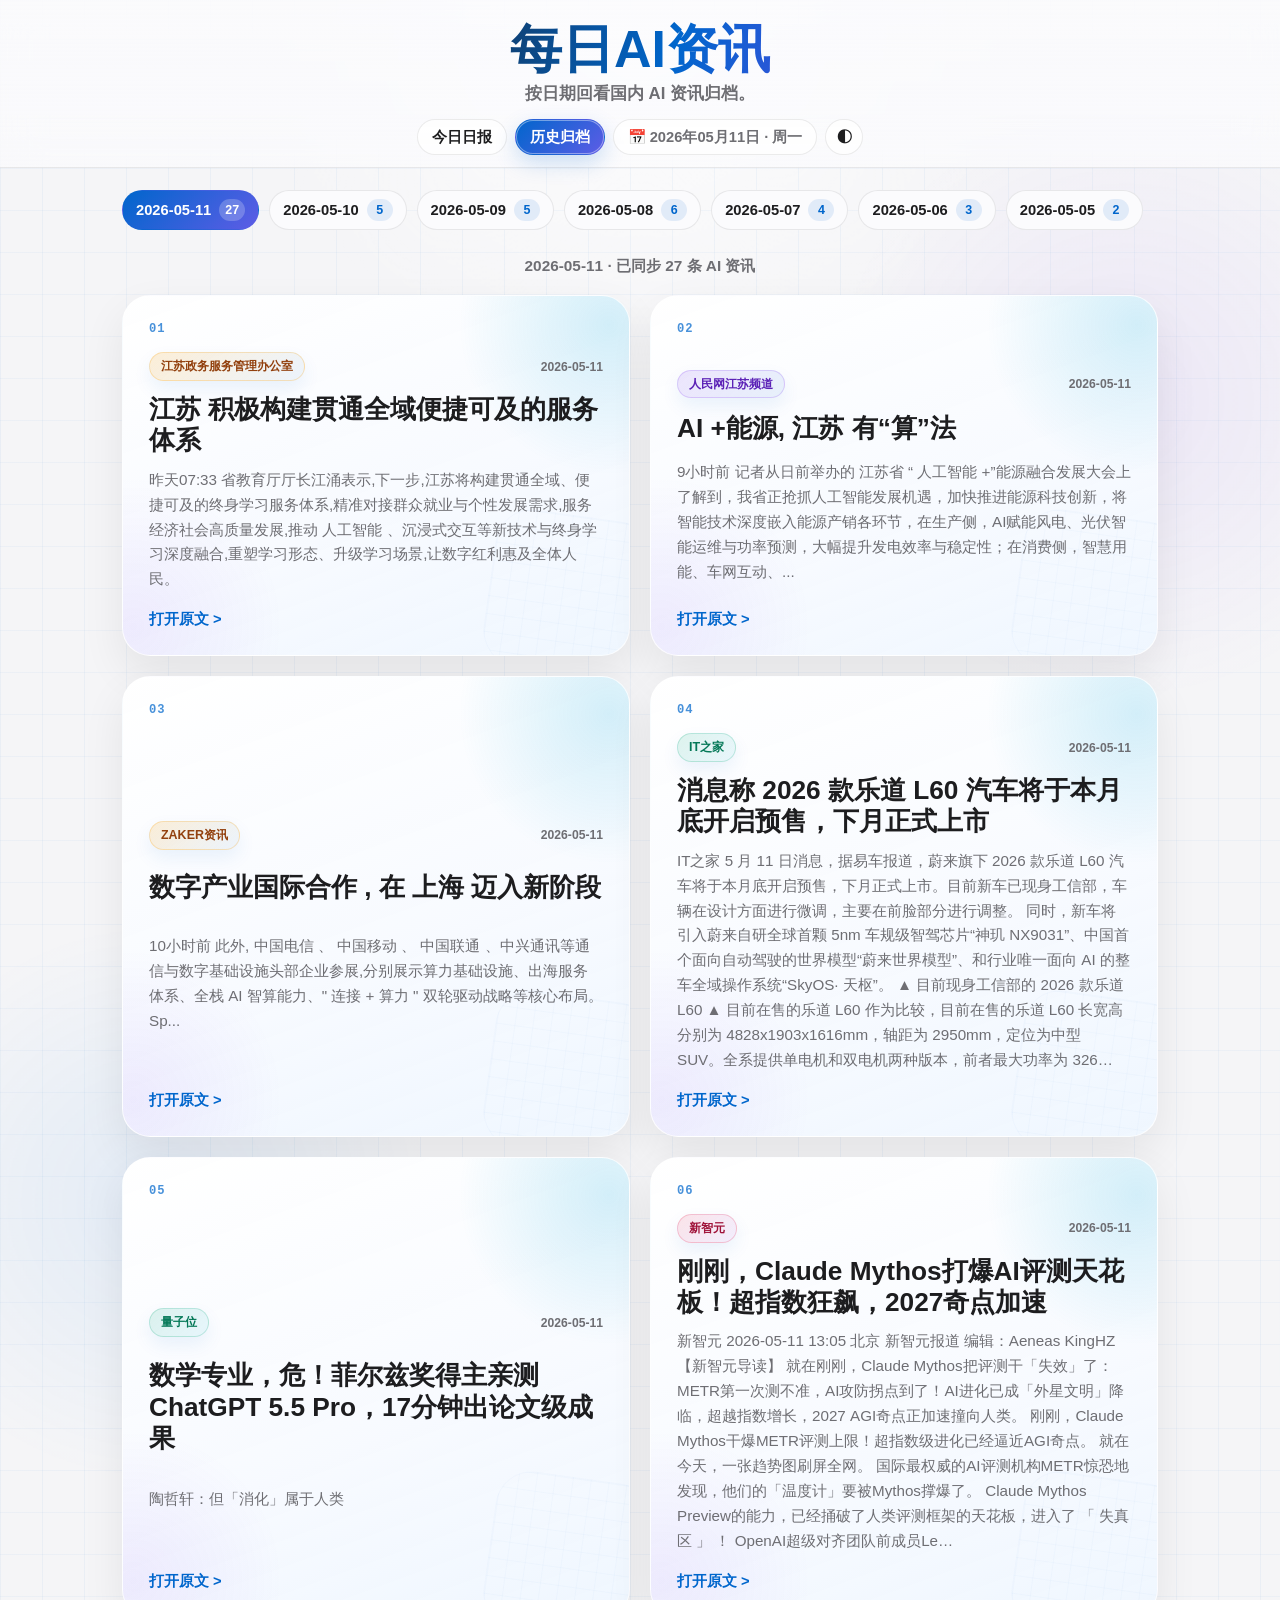
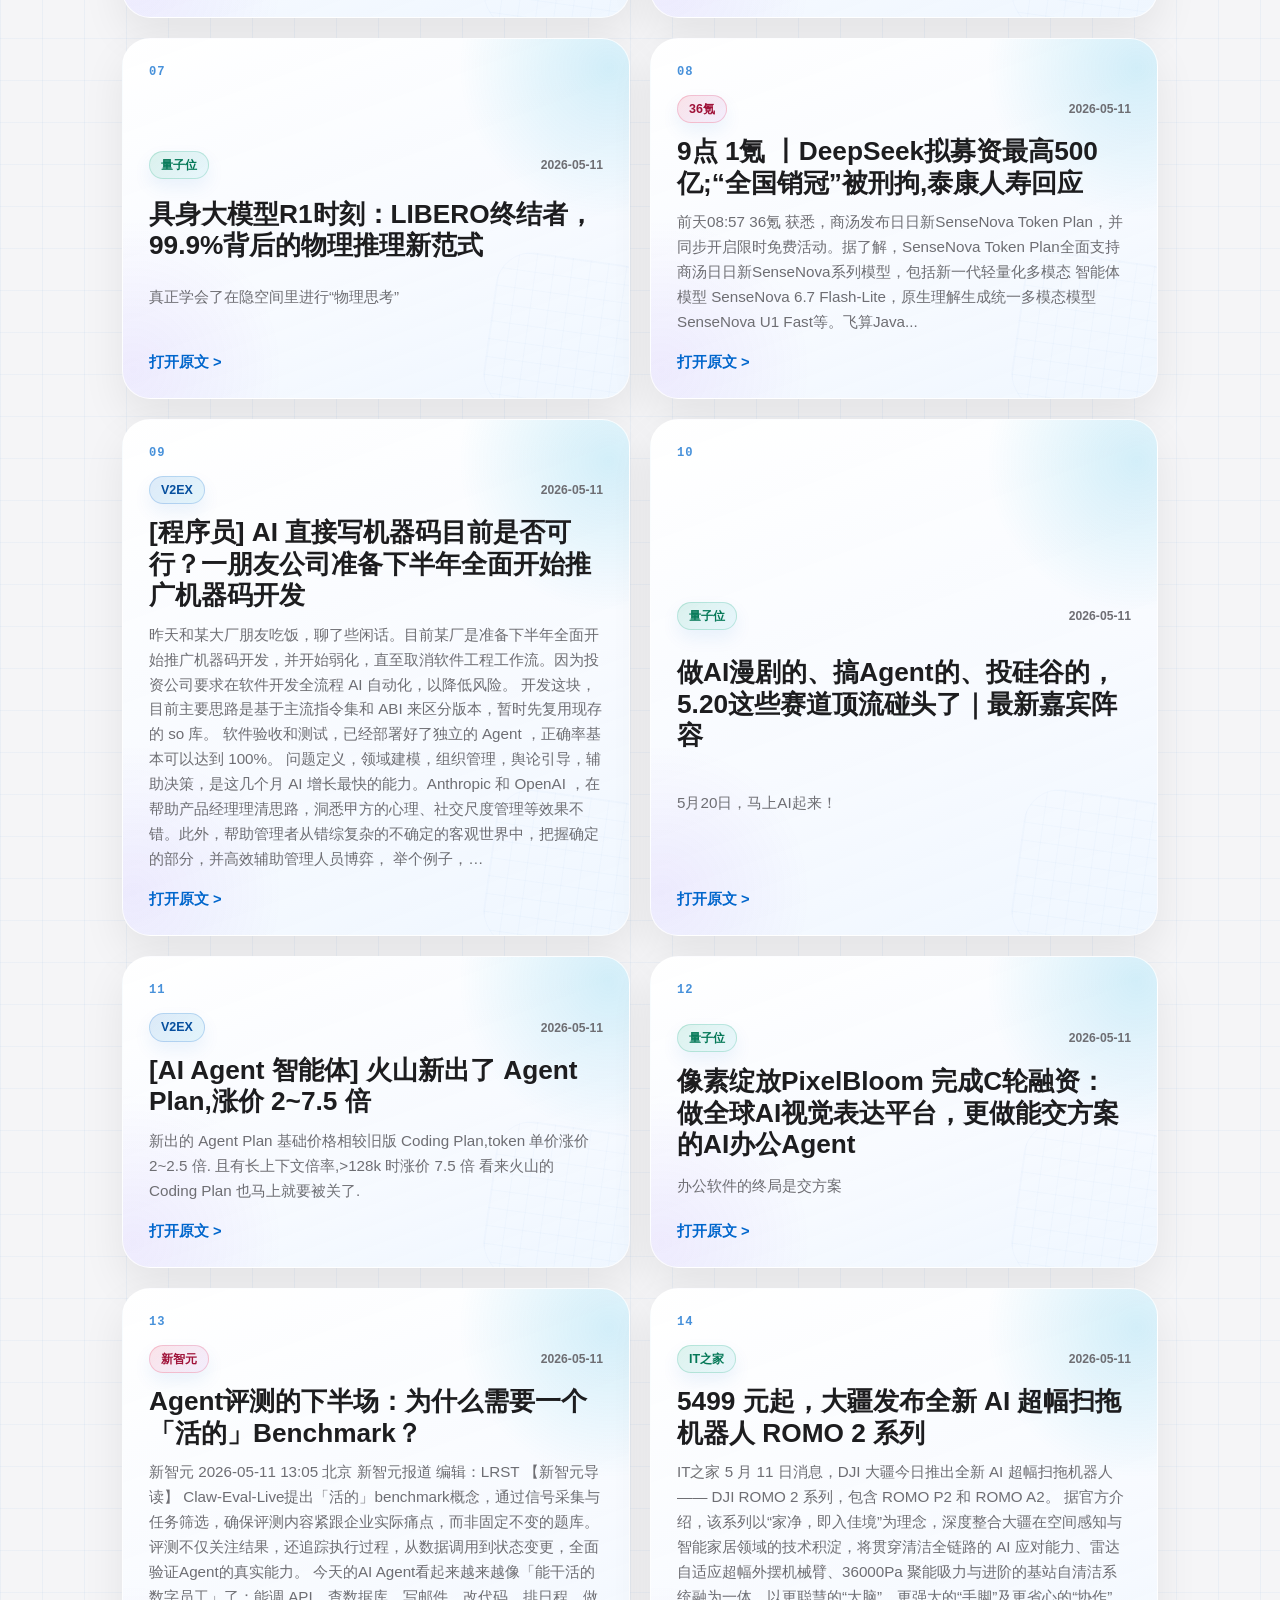
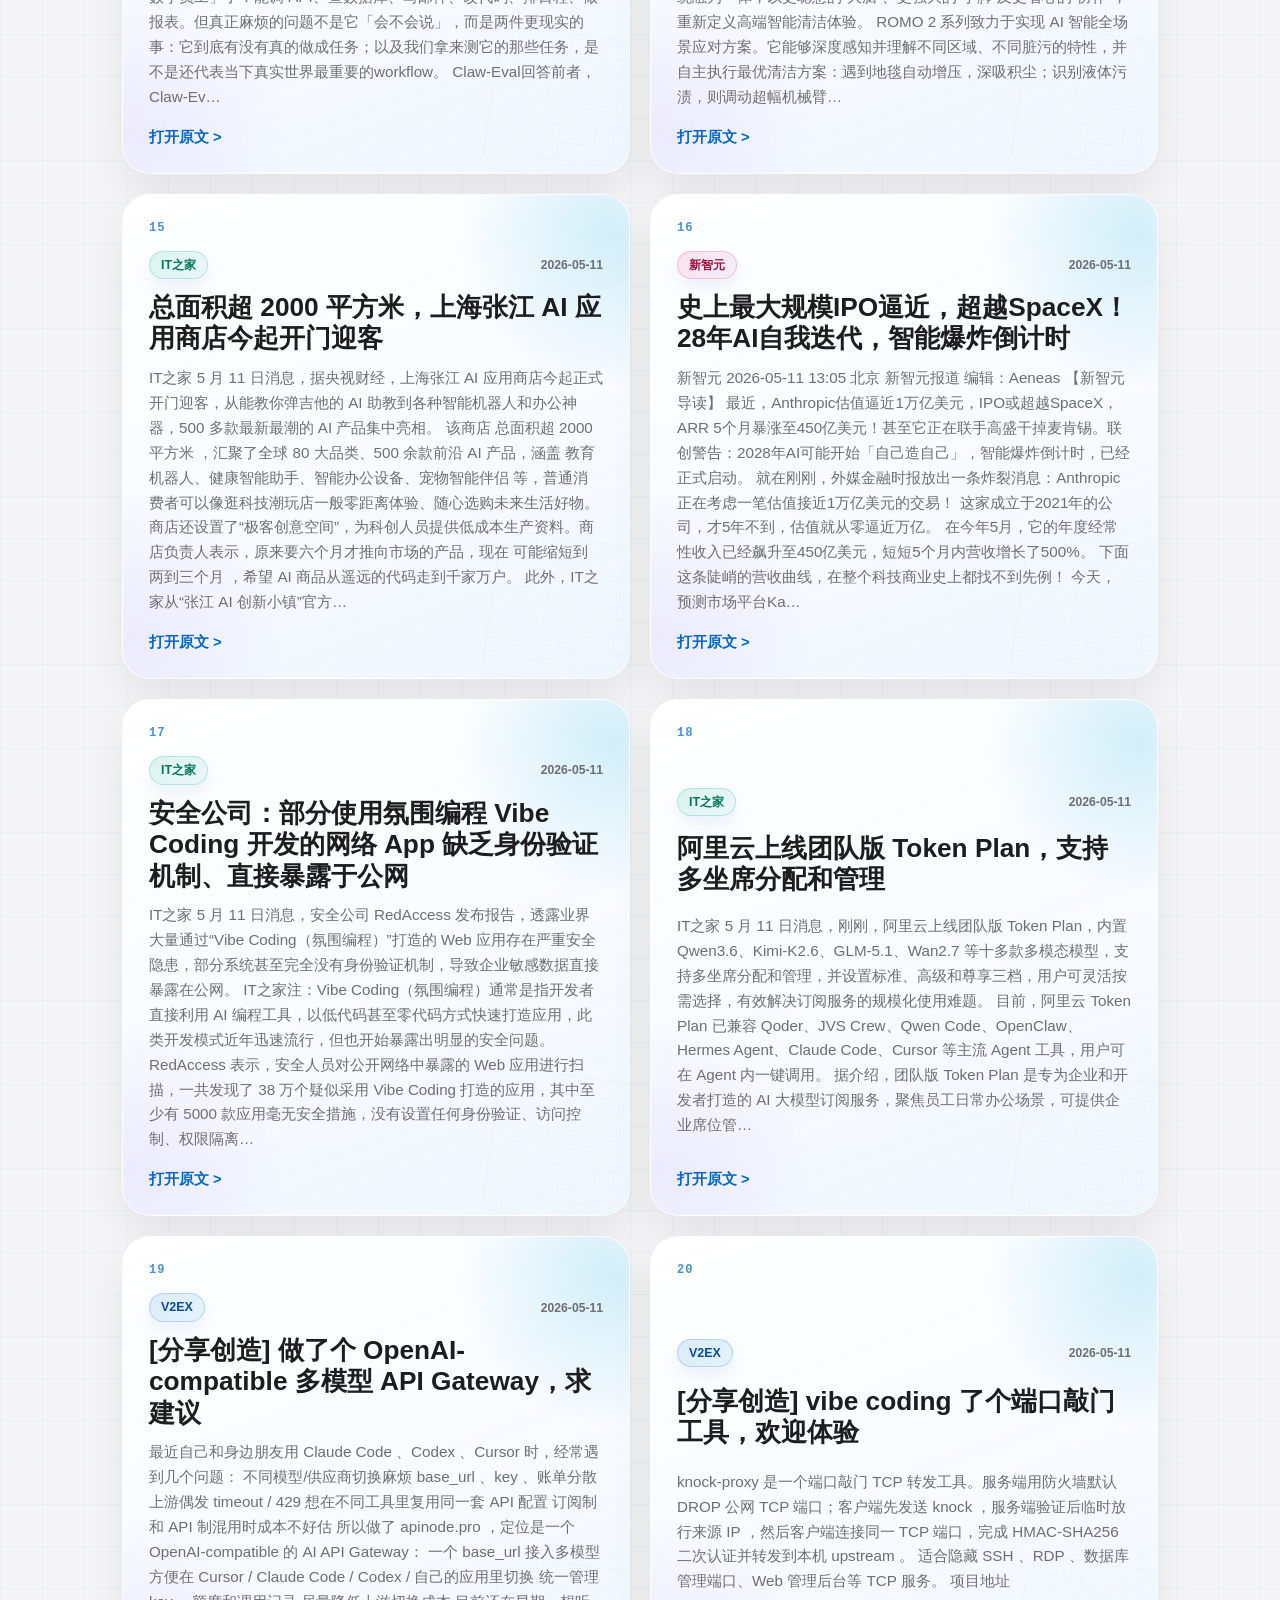
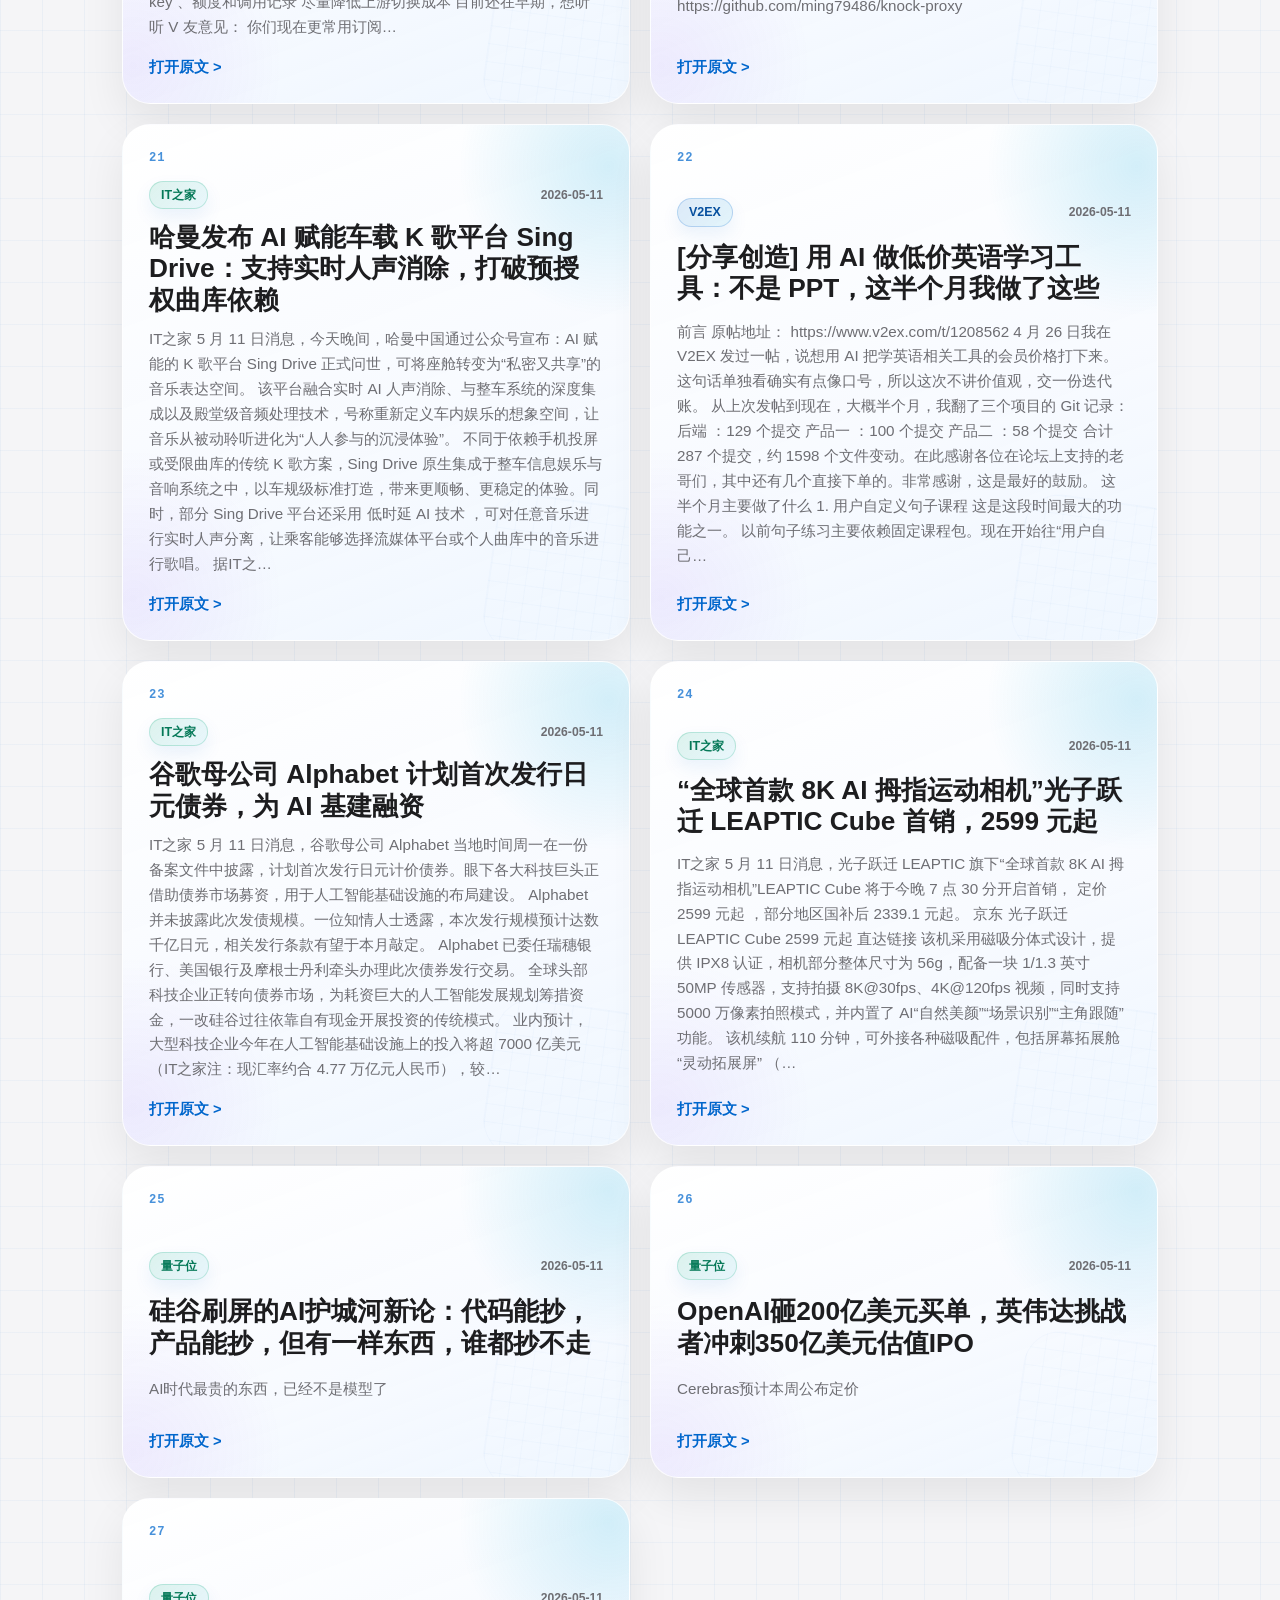
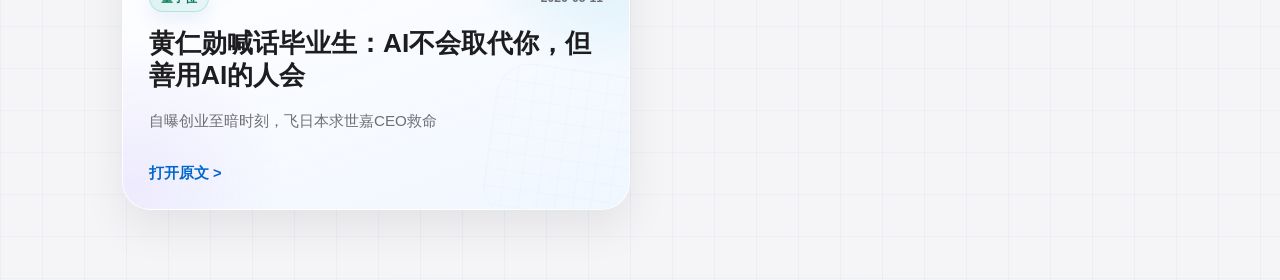
==== docs/ai-news-archive.html @ 4b7abf81 "Baseline AI daily brief RSS" ====
<!doctype html>
<html lang="zh-CN">
<head>
  <meta charset="utf-8">
  <meta name="viewport" content="width=device-width, initial-scale=1">
  <title>历史归档 | 每日AI资讯</title>
  <link rel="stylesheet" href="assets/css/ai-news.css">
</head>
<body data-page="archive">
  <header class="site-header">
    <div class="site-header-inner">
      <h1>每日AI资讯</h1>
      <p class="site-subtitle">按日期回看国内 AI 资讯归档。</p>
      <nav class="main-menu" aria-label="页面菜单">
        <a class="menu-item" href="ai-news.html">今日日报</a>
        <a class="menu-item active" href="ai-news-archive.html">历史归档</a>
        <span class="menu-date" id="active-date">📅 加载中</span>
        <button class="theme-toggle" id="theme-toggle" type="button" aria-label="切换深浅色" title="切换深浅色">◐</button>
      </nav>
    </div>
  </header>

  <main class="page-shell">
    <section class="archive-strip" id="archive-panel" aria-label="历史归档日期">
      <div class="date-list" id="date-list"></div>
    </section>

    <section class="brief-line" id="brief-line">请选择归档日期</section>
    <section class="news-board" id="news-board"></section>
    <section class="empty-state" id="empty-state" hidden>暂无匹配资讯</section>
  </main>

  <script src="assets/js/ai-news.js" defer></script>
</body>
</html>
---- docs/assets/css/ai-news.css ----
:root {
  color-scheme: light;
  --bg: #f5f5f7;
  --surface: #ffffff;
  --surface-soft: #fbfbfd;
  --text: #1d1d1f;
  --muted: #6e6e73;
  --line: rgba(0, 0, 0, 0.08);
  --tech-line: rgba(0, 102, 204, 0.16);
  --blue: #0066cc;
  --blue-hover: #0071e3;
  --cyan: #00a7d9;
  --green: #00a676;
  --orange: #f59e0b;
  --rose: #e11d48;
  --violet: #7c3aed;
  --shadow: 0 18px 44px rgba(0, 0, 0, 0.075);
}

:root[data-theme="dark"] {
  color-scheme: dark;
  --bg: #061018;
  --surface: #0d1722;
  --surface-soft: #132232;
  --text: #f2f4f8;
  --muted: #b4c1cf;
  --line: rgba(143, 213, 255, 0.16);
  --tech-line: rgba(43, 226, 255, 0.34);
  --blue: #39b8ff;
  --blue-hover: #72d8ff;
  --cyan: #27f0ff;
  --green: #4dffba;
  --orange: #f7b955;
  --rose: #ff6f9e;
  --violet: #8e7cff;
  --shadow: 0 18px 52px rgba(0, 0, 0, 0.46);
}

* {
  box-sizing: border-box;
}

html {
  background: var(--bg);
}

body {
  min-height: 100vh;
  margin: 0;
  background:
    linear-gradient(90deg, rgba(0, 102, 204, 0.045) 1px, transparent 1px),
    linear-gradient(180deg, rgba(0, 102, 204, 0.035) 1px, transparent 1px),
    radial-gradient(circle at 12% 18%, rgba(0, 113, 227, 0.08), transparent 280px),
    radial-gradient(circle at 88% 6%, rgba(124, 58, 237, 0.08), transparent 300px),
    radial-gradient(circle at top, rgba(255, 255, 255, 0.9), transparent 390px),
    var(--bg);
  background-size: 42px 42px, 42px 42px, auto, auto, auto, auto;
  color: var(--text);
  font-family: -apple-system, BlinkMacSystemFont, "SF Pro Text", "Helvetica Neue", "PingFang SC", "Microsoft YaHei", Arial, sans-serif;
  -webkit-font-smoothing: antialiased;
}

:root[data-theme="dark"] body {
  background:
    linear-gradient(90deg, rgba(39, 240, 255, 0.075) 1px, transparent 1px),
    linear-gradient(180deg, rgba(57, 184, 255, 0.055) 1px, transparent 1px),
    radial-gradient(circle at 16% 16%, rgba(39, 240, 255, 0.16), transparent 300px),
    radial-gradient(circle at 86% 4%, rgba(77, 255, 186, 0.1), transparent 300px),
    radial-gradient(circle at top, rgba(15, 39, 58, 0.82), transparent 420px),
    var(--bg);
  background-size: 42px 42px, 42px 42px, auto, auto, auto, auto;
}

a {
  color: inherit;
}

.site-header {
  position: sticky;
  top: 0;
  z-index: 10;
  border-bottom: 1px solid var(--line);
  background: linear-gradient(180deg, rgba(251, 251, 253, 0.86), rgba(251, 251, 253, 0.7));
  backdrop-filter: saturate(180%) blur(20px);
}

:root[data-theme="dark"] .site-header {
  background: linear-gradient(180deg, rgba(7, 17, 27, 0.94), rgba(7, 17, 27, 0.78));
  box-shadow: 0 1px 0 rgba(39, 240, 255, 0.1), 0 18px 38px rgba(0, 0, 0, 0.22);
}

.site-header-inner {
  max-width: 1080px;
  margin: 0 auto;
  padding: 14px 22px 12px;
}

.site-header h1 {
  margin: 8px auto 6px;
  max-width: 860px;
  font-size: clamp(1.7rem, 4.6vw, 3.25rem);
  line-height: 1.05;
  letter-spacing: 0;
  text-align: center;
  background: linear-gradient(105deg, #1d1d1f 14%, #0066cc 54%, #7c3aed 90%);
  -webkit-background-clip: text;
  background-clip: text;
  color: transparent;
}

:root[data-theme="dark"] .site-header h1 {
  background: linear-gradient(105deg, #f2f4f8 10%, #27f0ff 48%, #4dffba 88%);
  -webkit-background-clip: text;
  background-clip: text;
}

.site-subtitle {
  max-width: 720px;
  margin: 0 auto 14px;
  color: var(--muted);
  font-size: clamp(0.9rem, 1.6vw, 1.05rem);
  font-weight: 600;
  line-height: 1.35;
  text-align: center;
}

.main-menu {
  display: flex;
  flex-wrap: wrap;
  gap: 8px;
  align-items: center;
  justify-content: center;
}

.menu-item,
.menu-date,
.theme-toggle {
  display: inline-flex;
  align-items: center;
  min-height: 36px;
  border: 1px solid var(--line);
  border-radius: 999px;
  background: rgba(255, 255, 255, 0.72);
  color: var(--text);
  font: inherit;
  font-size: 0.92rem;
  font-weight: 600;
  padding: 7px 14px;
  text-decoration: none;
}

:root[data-theme="dark"] .menu-item,
:root[data-theme="dark"] .menu-date,
:root[data-theme="dark"] .theme-toggle {
  border-color: rgba(87, 208, 255, 0.28);
  background: rgba(12, 28, 43, 0.92);
  color: #dcefff;
  box-shadow: 0 0 0 1px rgba(39, 240, 255, 0.04) inset;
}

.menu-item,
.theme-toggle {
  transition: background-color 0.18s ease, color 0.18s ease, border-color 0.18s ease;
}

.theme-toggle {
  justify-content: center;
  width: 38px;
  cursor: pointer;
  padding: 0;
}

.menu-item:hover,
.menu-item.active,
.theme-toggle:hover {
  border-color: transparent;
  background: linear-gradient(135deg, var(--blue), #5e5ce6);
  color: #fff;
  box-shadow: 0 8px 22px rgba(0, 102, 204, 0.2), 0 0 0 1px rgba(255, 255, 255, 0.4) inset;
}

:root[data-theme="dark"] .menu-item:hover,
:root[data-theme="dark"] .menu-item.active,
:root[data-theme="dark"] .theme-toggle:hover {
  border-color: rgba(39, 240, 255, 0.76);
  background: linear-gradient(135deg, rgba(0, 122, 255, 0.95), rgba(22, 213, 233, 0.86));
  color: #ffffff;
  box-shadow: 0 10px 26px rgba(39, 184, 255, 0.22), 0 0 0 1px rgba(208, 250, 255, 0.22) inset;
}

.menu-date {
  color: var(--muted);
}

:root[data-theme="dark"] .menu-date {
  color: #dcefff;
}

.page-shell {
  max-width: 1080px;
  margin: 0 auto;
  padding: 26px 22px 70px;
}

.brief-line {
  margin: 0 auto 18px;
  max-width: 760px;
  color: var(--muted);
  font-size: 0.96rem;
  font-weight: 600;
  text-align: center;
}

.archive-strip {
  margin: -8px 0 18px;
  overflow-x: auto;
  padding: 4px 0 8px;
  scrollbar-width: thin;
}

:root[data-theme="dark"] .archive-strip {
  scrollbar-color: rgba(39, 240, 255, 0.32) transparent;
}

.date-list {
  display: flex;
  flex-wrap: nowrap;
  gap: 10px;
  justify-content: flex-start;
  min-width: max-content;
}

.date-chip {
  display: inline-flex;
  gap: 8px;
  align-items: center;
  min-height: 38px;
  border: 1px solid var(--line);
  border-radius: 999px;
  background: var(--surface-soft);
  color: var(--text);
  cursor: pointer;
  font: inherit;
  font-size: 0.92rem;
  font-weight: 600;
  padding: 8px 13px;
  transition: background-color 0.18s ease, color 0.18s ease;
}

:root[data-theme="dark"] .date-chip {
  border-color: rgba(87, 208, 255, 0.28);
  background: rgba(12, 28, 43, 0.92);
  color: #dcefff;
}

.date-chip strong {
  display: inline-flex;
  align-items: center;
  justify-content: center;
  min-width: 26px;
  height: 22px;
  border-radius: 999px;
  background: rgba(0, 102, 204, 0.1);
  color: var(--blue);
  font-size: 0.78rem;
  font-weight: 800;
  line-height: 1;
}

.date-chip.active,
.date-chip:hover {
  background: linear-gradient(135deg, var(--blue), #5e5ce6);
  color: #fff;
  border-color: transparent;
}

:root[data-theme="dark"] .date-chip.active,
:root[data-theme="dark"] .date-chip:hover {
  background: linear-gradient(135deg, rgba(0, 122, 255, 0.95), rgba(22, 213, 233, 0.86));
  box-shadow: 0 10px 26px rgba(39, 184, 255, 0.18);
}

.date-chip.active strong,
.date-chip:hover strong {
  background: rgba(255, 255, 255, 0.22);
  color: #fff;
}

.news-board {
  display: grid;
  grid-template-columns: repeat(2, minmax(0, 1fr));
  gap: 20px;
}

.news-card {
  position: relative;
  display: grid;
  gap: 16px;
  min-height: 312px;
  overflow: hidden;
  border: 1px solid rgba(255, 255, 255, 0.82);
  border-radius: 28px;
  background:
    radial-gradient(circle at 96% 8%, rgba(0, 167, 217, 0.16), transparent 150px),
    radial-gradient(circle at 2% 92%, rgba(124, 58, 237, 0.08), transparent 150px),
    linear-gradient(160deg, rgba(255, 255, 255, 0.98) 0%, rgba(247, 250, 255, 0.96) 58%, rgba(238, 246, 255, 0.92) 100%),
    var(--surface);
  box-shadow: var(--shadow);
  padding: 26px;
  transition: transform 0.22s ease, box-shadow 0.22s ease, border-color 0.22s ease;
}

:root[data-theme="dark"] .news-card {
  border-color: rgba(87, 208, 255, 0.17);
  background:
    radial-gradient(circle at 96% 8%, rgba(39, 240, 255, 0.14), transparent 150px),
    radial-gradient(circle at 2% 92%, rgba(77, 255, 186, 0.09), transparent 150px),
    linear-gradient(160deg, rgba(12, 23, 34, 0.98) 0%, rgba(11, 32, 48, 0.96) 58%, rgba(8, 43, 54, 0.92) 100%),
    var(--surface);
}

:root[data-theme="dark"] .news-card::after {
  border-color: rgba(39, 240, 255, 0.09);
  background:
    linear-gradient(90deg, rgba(39, 240, 255, 0.09) 1px, transparent 1px),
    linear-gradient(180deg, rgba(39, 240, 255, 0.09) 1px, transparent 1px);
}

:root[data-theme="dark"] .news-card:hover {
  box-shadow: 0 26px 62px rgba(0, 184, 255, 0.15);
}

.news-card::after {
  position: absolute;
  right: -18px;
  bottom: -18px;
  width: 156px;
  height: 156px;
  border: 1px solid rgba(0, 102, 204, 0.07);
  border-radius: 36px;
  content: "";
  background:
    linear-gradient(90deg, rgba(0, 102, 204, 0.07) 1px, transparent 1px),
    linear-gradient(180deg, rgba(0, 102, 204, 0.07) 1px, transparent 1px);
  background-size: 18px 18px;
  opacity: 0.34;
  pointer-events: none;
  transform: rotate(8deg);
}

.news-card:hover {
  transform: translateY(-3px);
  border-color: var(--tech-line);
  box-shadow: 0 26px 58px rgba(0, 70, 150, 0.13);
}

.card-index {
  color: rgba(0, 102, 204, 0.72);
  font-family: ui-monospace, SFMono-Regular, Menlo, Monaco, Consolas, monospace;
  font-size: 0.76rem;
  font-weight: 800;
  letter-spacing: 0.08em;
}

:root[data-theme="dark"] .card-index {
  color: rgba(39, 240, 255, 0.82);
}

.card-body {
  display: grid;
  min-width: 0;
  position: relative;
  z-index: 1;
}

.card-meta {
  display: flex;
  justify-content: space-between;
  gap: 14px;
  align-items: center;
  color: var(--muted);
  font-size: 0.82rem;
  font-weight: 600;
}

.source-pill {
  display: inline-flex;
  align-items: center;
  min-width: 0;
  max-width: 62%;
  overflow: hidden;
  text-overflow: ellipsis;
  white-space: nowrap;
  border: 1px solid rgba(0, 102, 204, 0.18);
  border-radius: 999px;
  background: rgba(0, 102, 204, 0.1);
  color: #064f9e;
  font-size: 0.78rem;
  font-weight: 800;
  line-height: 1;
  padding: 7px 11px;
  box-shadow: 0 8px 18px rgba(0, 102, 204, 0.08);
}

:root[data-theme="dark"] .source-pill {
  box-shadow: none;
}

:root[data-theme="dark"] .source-pill--0 {
  color: #9fd4ff;
}

:root[data-theme="dark"] .source-pill--1 {
  color: #c7b8ff;
}

:root[data-theme="dark"] .source-pill--2 {
  color: #8df0c3;
}

:root[data-theme="dark"] .source-pill--3 {
  color: #ffd18a;
}

:root[data-theme="dark"] .source-pill--4 {
  color: #ff9db1;
}

.source-pill--0 {
  border-color: rgba(0, 102, 204, 0.2);
  background: linear-gradient(135deg, rgba(0, 102, 204, 0.13), rgba(0, 167, 217, 0.1));
  color: #064f9e;
}

.source-pill--1 {
  border-color: rgba(124, 58, 237, 0.2);
  background: linear-gradient(135deg, rgba(124, 58, 237, 0.13), rgba(0, 102, 204, 0.08));
  color: #5b21b6;
}

.source-pill--2 {
  border-color: rgba(0, 166, 118, 0.2);
  background: linear-gradient(135deg, rgba(0, 166, 118, 0.13), rgba(0, 167, 217, 0.08));
  color: #047857;
}

.source-pill--3 {
  border-color: rgba(245, 158, 11, 0.24);
  background: linear-gradient(135deg, rgba(245, 158, 11, 0.16), rgba(0, 102, 204, 0.06));
  color: #92400e;
}

.source-pill--4 {
  border-color: rgba(225, 29, 72, 0.2);
  background: linear-gradient(135deg, rgba(225, 29, 72, 0.12), rgba(124, 58, 237, 0.08));
  color: #9f1239;
}

.card-meta time {
  flex: 0 0 auto;
  color: var(--muted);
  font-size: 0.76rem;
  font-weight: 700;
}

.news-card h2 {
  margin: 13px 0 11px;
  font-size: clamp(1.2rem, 2.05vw, 1.68rem);
  line-height: 1.2;
  letter-spacing: 0;
  font-weight: 750;
}

.news-card h2 a {
  text-decoration: none;
}

.news-card h2 a:hover {
  color: var(--blue-hover);
}

.news-card p {
  margin: 0;
  color: var(--muted);
  font-size: 0.95rem;
  font-weight: 500;
  line-height: 1.64;
}

.detail-link {
  align-self: end;
  justify-self: start;
  margin-top: 18px;
  color: var(--blue);
  font-size: 0.92rem;
  font-weight: 700;
  text-decoration: none;
}

.detail-link::after {
  content: " >";
}

.detail-link:hover {
  color: var(--blue-hover);
  text-decoration: underline;
}

.empty-state {
  margin-top: 18px;
  border-radius: 28px;
  background: var(--surface);
  box-shadow: var(--shadow);
  color: var(--muted);
  padding: 34px;
  text-align: center;
}

@media (max-width: 820px) {
  .site-header {
    position: static;
  }

  .site-header h1 {
    margin-top: 8px;
    font-size: clamp(1.65rem, 8vw, 2.55rem);
  }

  .news-board {
    grid-template-columns: 1fr;
  }

  .news-card {
    min-height: 0;
  }
}

@media (max-width: 520px) {
  .site-header-inner,
  .page-shell {
    padding-left: 16px;
    padding-right: 16px;
  }

  .menu-date {
    justify-content: center;
  }

  .archive-strip,
  .news-card {
    border-radius: 22px;
  }

  .card-meta {
    align-items: flex-start;
    flex-direction: column;
  }

  .source-pill {
    max-width: 100%;
  }
}
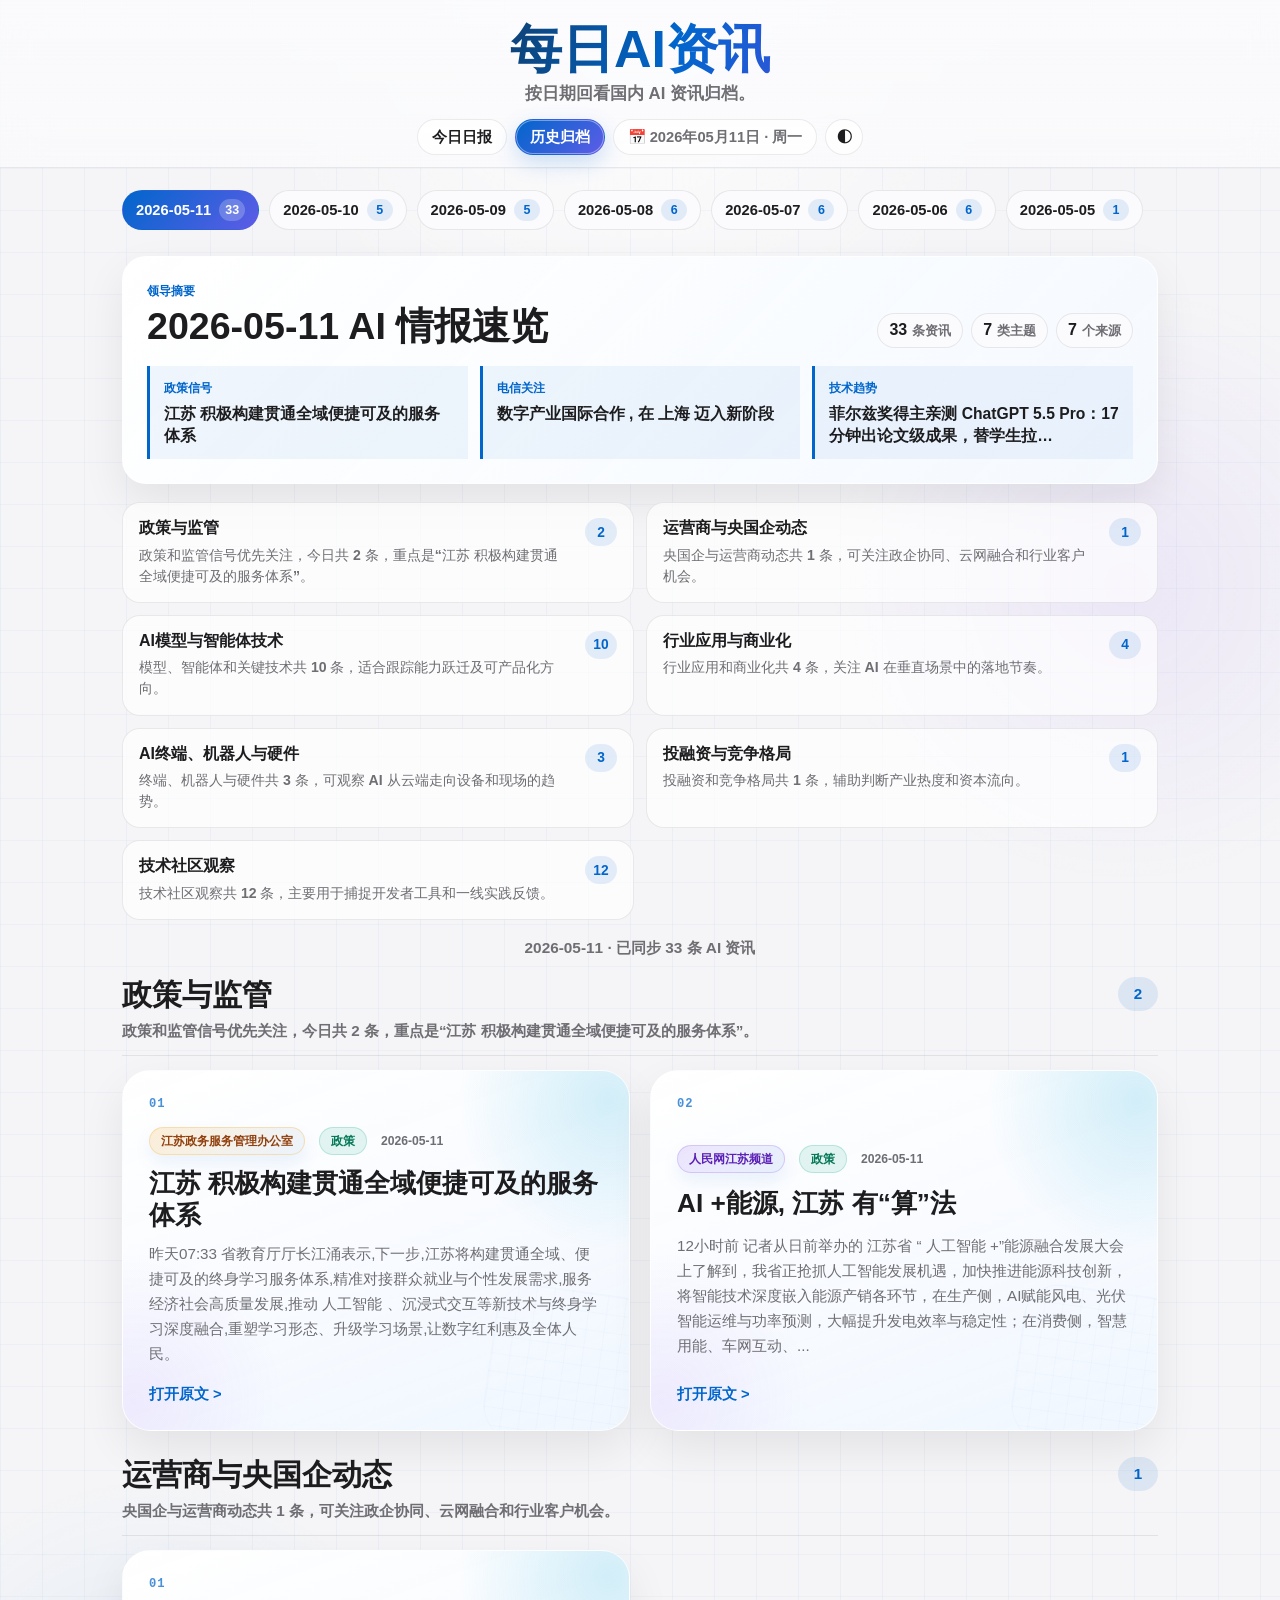
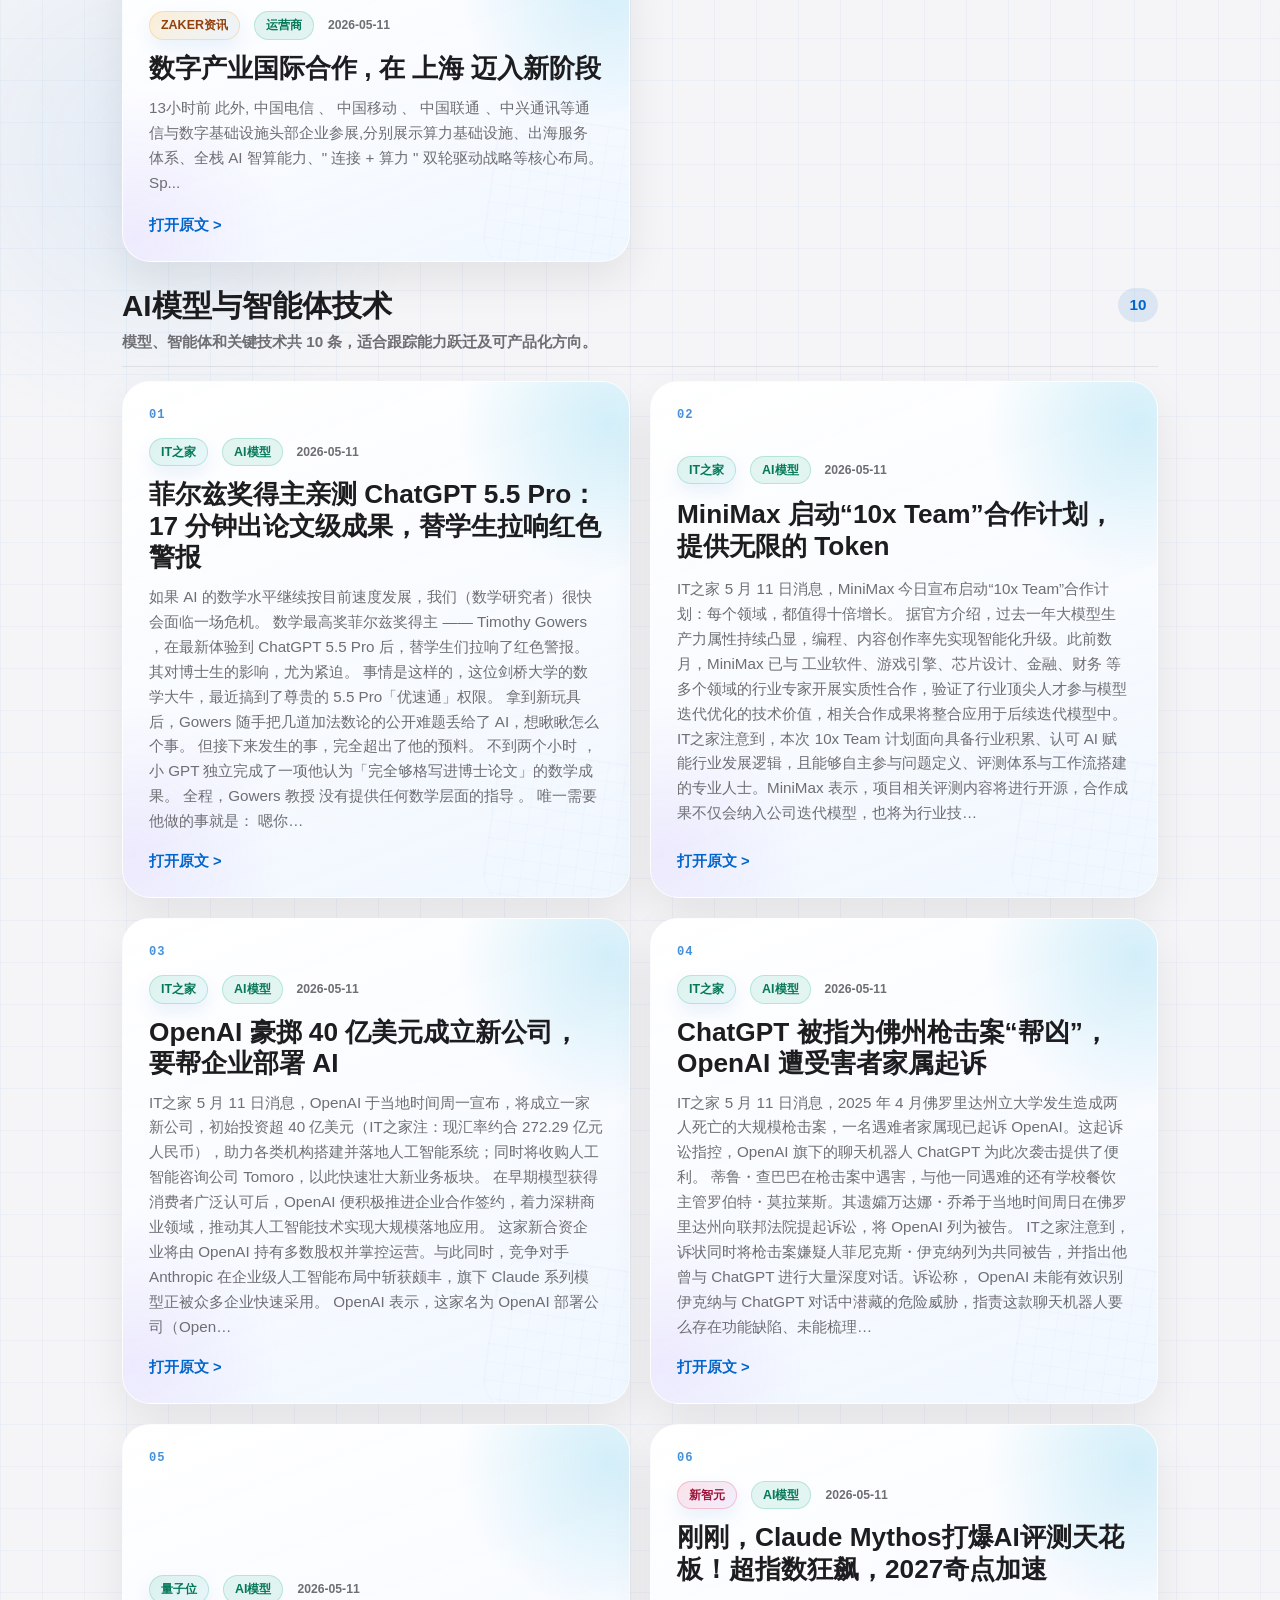
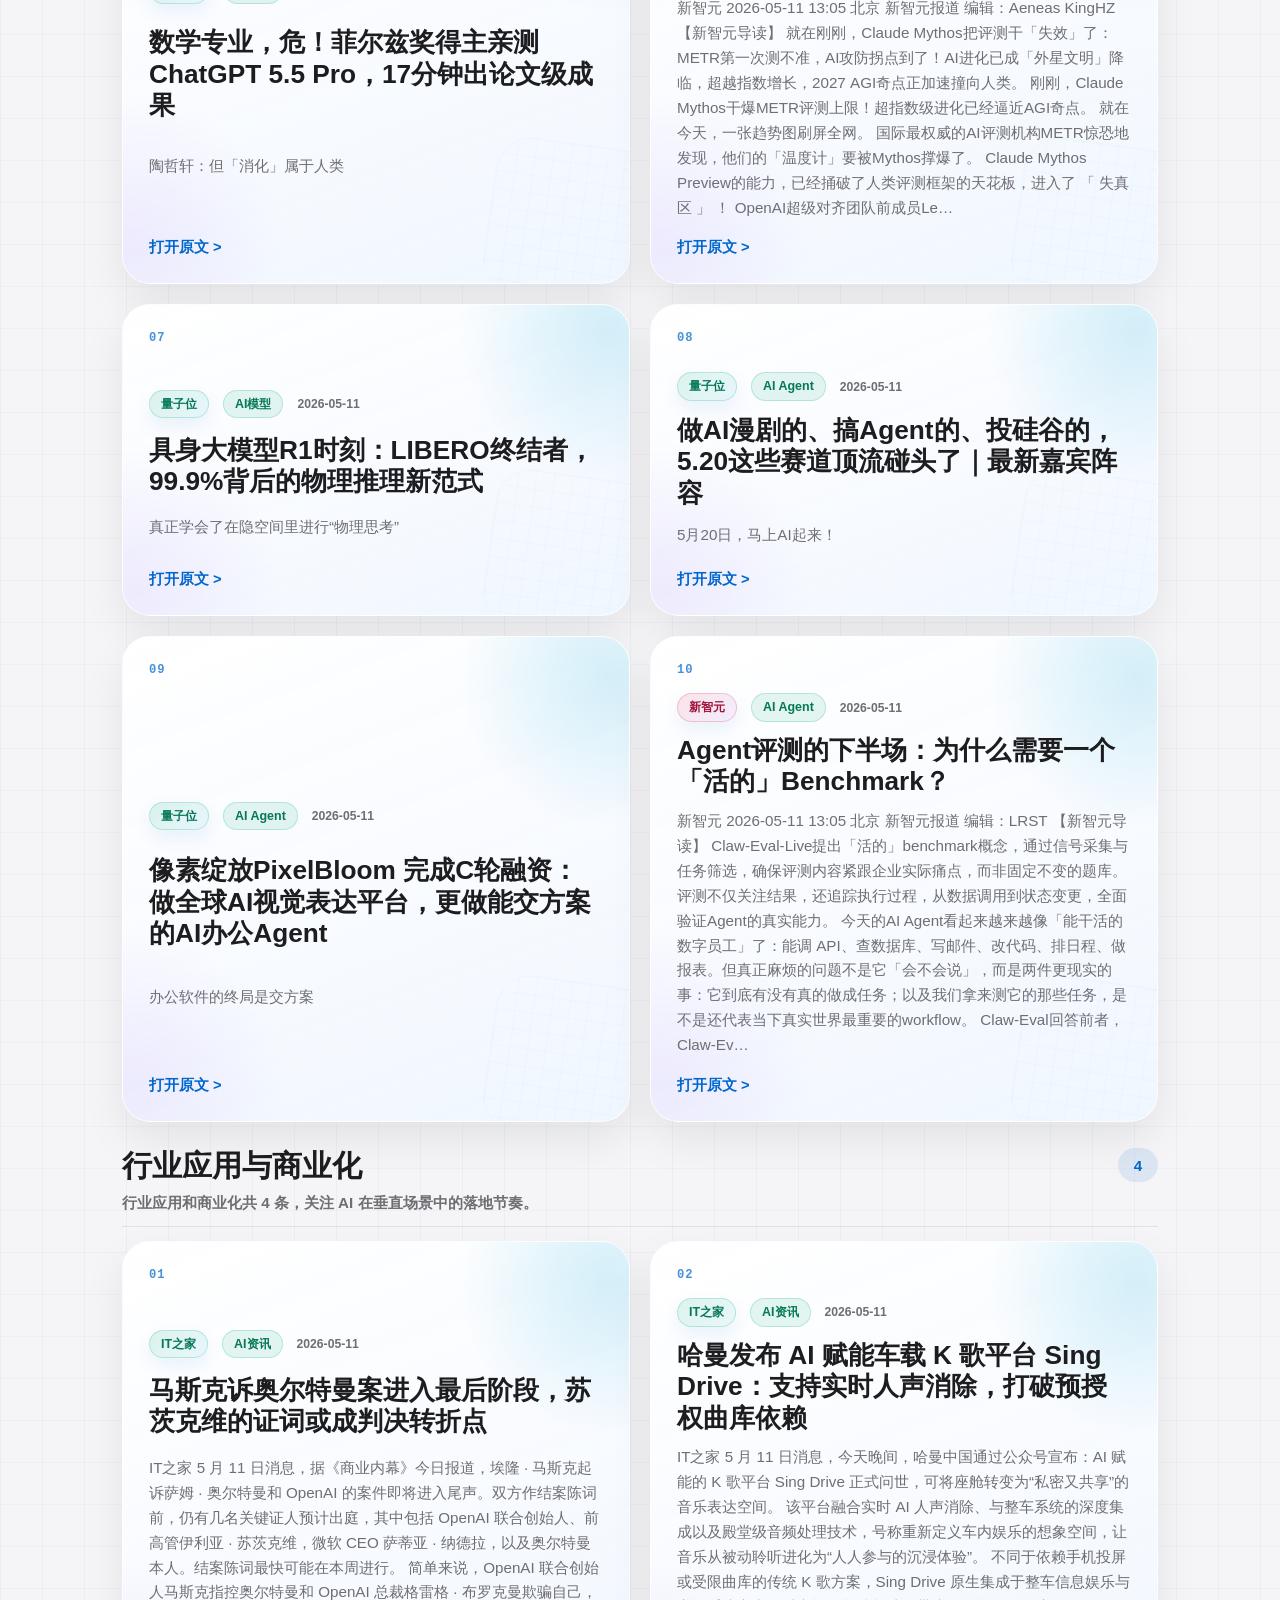
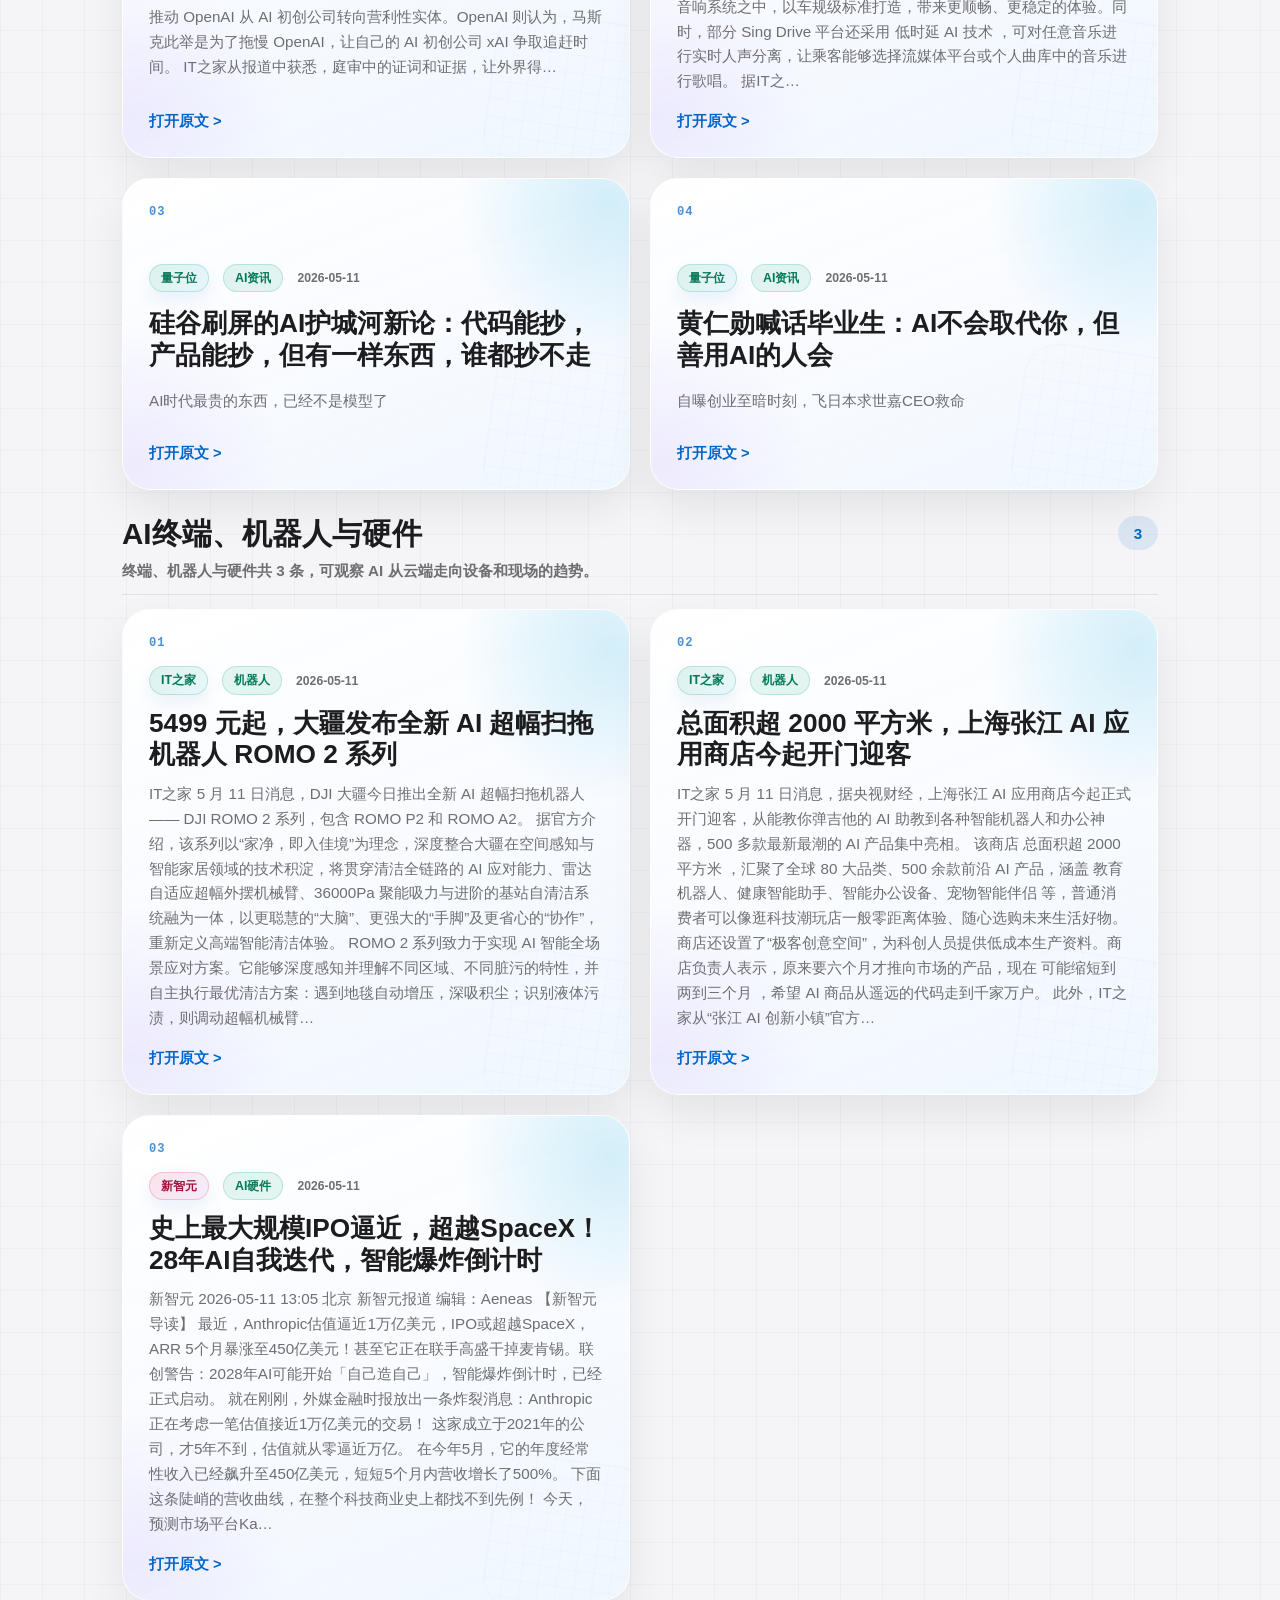
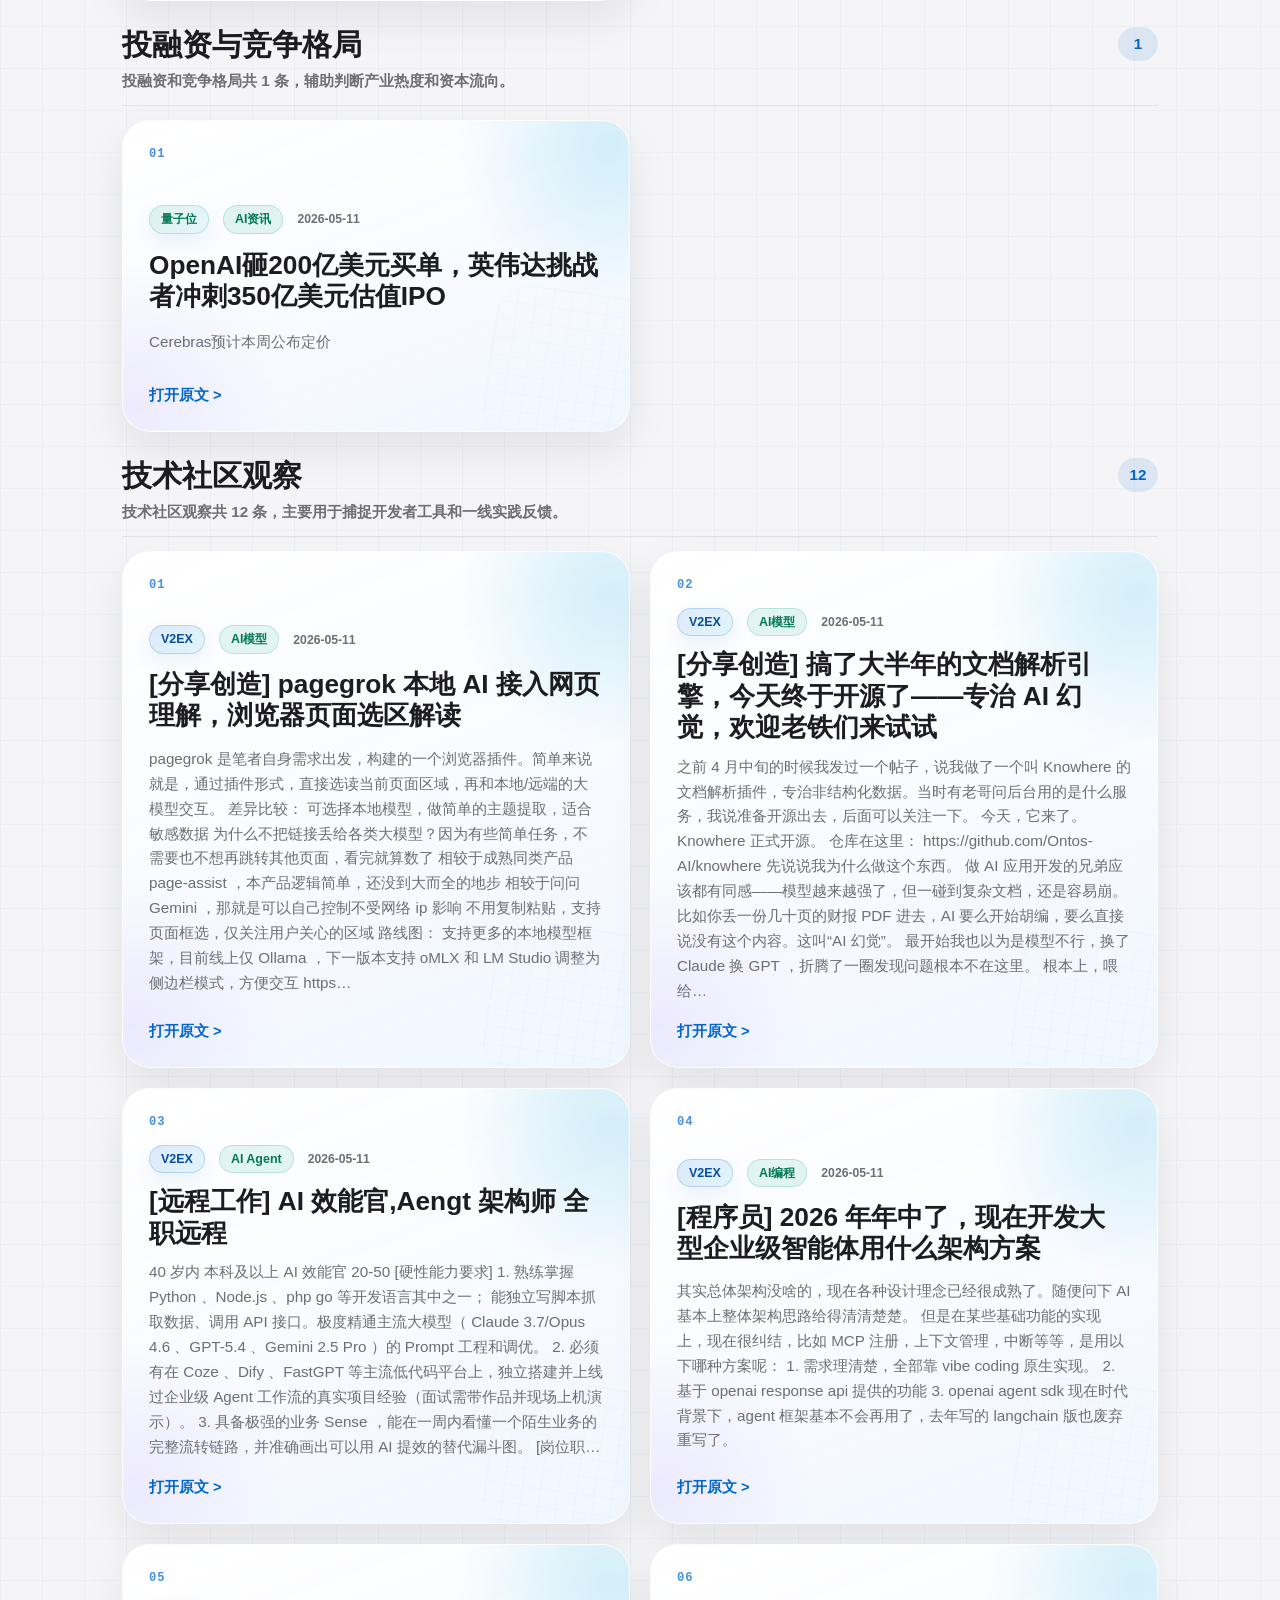
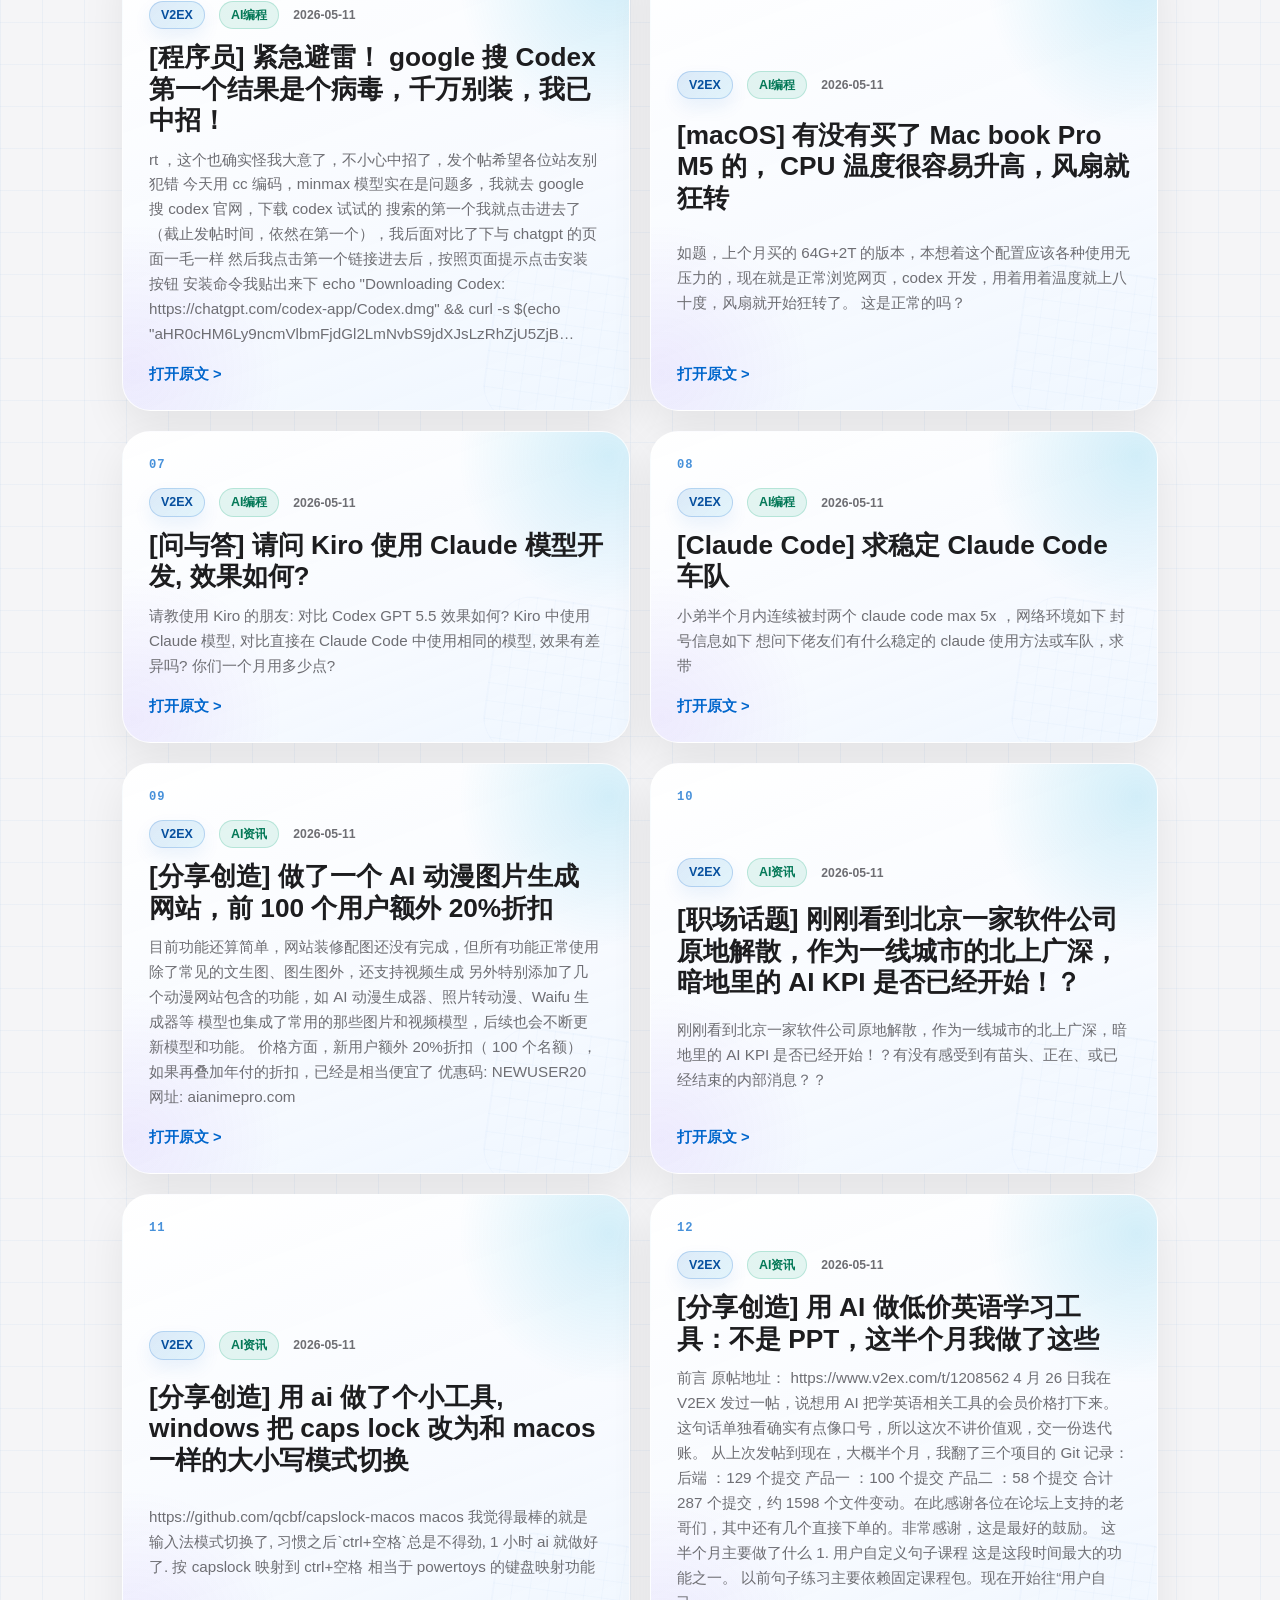
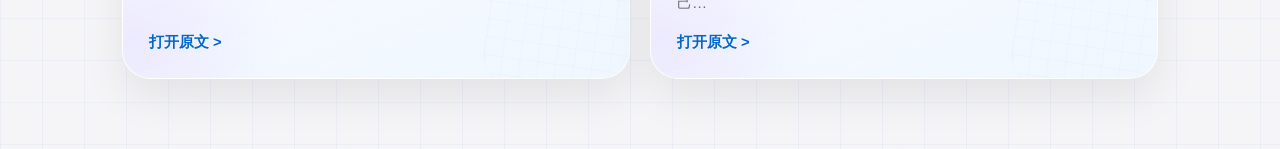
==== commit e80c8963: "Add leadership brief view" ====
--- a/docs/ai-news-archive.html
+++ b/docs/ai-news-archive.html
@@ -25,6 +25,8 @@
       <div class="date-list" id="date-list"></div>
     </section>
 
+    <section class="leadership-panel" id="leadership-panel"></section>
+    <section class="category-overview" id="category-overview"></section>
     <section class="brief-line" id="brief-line">请选择归档日期</section>
     <section class="news-board" id="news-board"></section>
     <section class="empty-state" id="empty-state" hidden>暂无匹配资讯</section>
--- a/docs/assets/css/ai-news.css
+++ b/docs/assets/css/ai-news.css
@@ -211,6 +211,159 @@
   text-align: center;
 }
 
+.leadership-panel {
+  display: grid;
+  gap: 18px;
+  margin: 0 0 18px;
+  border: 1px solid rgba(255, 255, 255, 0.82);
+  border-radius: 24px;
+  background:
+    linear-gradient(135deg, rgba(255, 255, 255, 0.98), rgba(244, 249, 255, 0.94)),
+    var(--surface);
+  box-shadow: var(--shadow);
+  padding: 24px;
+}
+
+:root[data-theme="dark"] .leadership-panel {
+  border-color: rgba(87, 208, 255, 0.2);
+  background:
+    radial-gradient(circle at 88% 0, rgba(39, 240, 255, 0.12), transparent 240px),
+    linear-gradient(135deg, rgba(12, 24, 36, 0.98), rgba(9, 35, 48, 0.94)),
+    var(--surface);
+}
+
+.leadership-head {
+  display: flex;
+  gap: 18px;
+  align-items: flex-end;
+  justify-content: space-between;
+}
+
+.eyebrow {
+  display: inline-flex;
+  color: var(--blue);
+  font-size: 0.78rem;
+  font-weight: 850;
+}
+
+.leadership-head h2 {
+  margin: 6px 0 0;
+  font-size: clamp(1.45rem, 3.2vw, 2.35rem);
+  line-height: 1.1;
+}
+
+.metric-row {
+  display: flex;
+  flex-wrap: wrap;
+  gap: 8px;
+  justify-content: flex-end;
+}
+
+.metric-row span {
+  display: inline-flex;
+  gap: 5px;
+  align-items: baseline;
+  min-height: 32px;
+  border: 1px solid var(--line);
+  border-radius: 999px;
+  background: var(--surface-soft);
+  color: var(--muted);
+  font-size: 0.82rem;
+  font-weight: 700;
+  padding: 7px 11px;
+}
+
+.metric-row strong {
+  color: var(--text);
+  font-size: 1rem;
+}
+
+:root[data-theme="dark"] .metric-row span {
+  border-color: rgba(87, 208, 255, 0.26);
+  background: rgba(13, 30, 44, 0.86);
+}
+
+.insight-list {
+  display: grid;
+  grid-template-columns: repeat(3, minmax(0, 1fr));
+  gap: 12px;
+}
+
+.insight-item {
+  min-width: 0;
+  border-left: 3px solid var(--blue);
+  background: rgba(0, 102, 204, 0.06);
+  padding: 12px 14px;
+}
+
+:root[data-theme="dark"] .insight-item {
+  background: rgba(39, 240, 255, 0.07);
+}
+
+.insight-item span {
+  color: var(--blue);
+  font-size: 0.78rem;
+  font-weight: 850;
+}
+
+.insight-item p {
+  margin: 6px 0 0;
+  color: var(--text);
+  font-size: 0.98rem;
+  font-weight: 650;
+  line-height: 1.42;
+}
+
+.category-overview {
+  display: grid;
+  grid-template-columns: repeat(2, minmax(0, 1fr));
+  gap: 12px;
+  margin: 0 0 18px;
+}
+
+.category-brief {
+  display: flex;
+  gap: 14px;
+  align-items: flex-start;
+  justify-content: space-between;
+  min-width: 0;
+  border: 1px solid var(--line);
+  border-radius: 18px;
+  background: rgba(255, 255, 255, 0.68);
+  padding: 15px 16px;
+}
+
+:root[data-theme="dark"] .category-brief {
+  border-color: rgba(87, 208, 255, 0.18);
+  background: rgba(12, 28, 43, 0.76);
+}
+
+.category-brief h3 {
+  margin: 0;
+  font-size: 1rem;
+  line-height: 1.28;
+}
+
+.category-brief p {
+  margin: 6px 0 0;
+  color: var(--muted);
+  font-size: 0.88rem;
+  font-weight: 560;
+  line-height: 1.5;
+}
+
+.category-brief strong {
+  display: inline-flex;
+  align-items: center;
+  justify-content: center;
+  min-width: 32px;
+  height: 28px;
+  border-radius: 999px;
+  background: rgba(0, 102, 204, 0.1);
+  color: var(--blue);
+  font-size: 0.86rem;
+}
+
 .archive-strip {
   margin: -8px 0 18px;
   overflow-x: auto;
@@ -287,6 +440,52 @@
 }
 
 .news-board {
+  display: grid;
+  gap: 26px;
+}
+
+.category-section {
+  display: grid;
+  gap: 14px;
+}
+
+.category-section-head {
+  display: flex;
+  gap: 16px;
+  align-items: flex-start;
+  justify-content: space-between;
+  border-bottom: 1px solid var(--line);
+  padding-bottom: 12px;
+}
+
+.category-section-head h2 {
+  margin: 0;
+  font-size: clamp(1.28rem, 2.6vw, 1.85rem);
+  line-height: 1.2;
+}
+
+.category-section-head p {
+  max-width: 760px;
+  margin: 7px 0 0;
+  color: var(--muted);
+  font-size: 0.95rem;
+  font-weight: 600;
+  line-height: 1.55;
+}
+
+.category-section-head strong {
+  display: inline-flex;
+  align-items: center;
+  justify-content: center;
+  min-width: 40px;
+  height: 34px;
+  border-radius: 999px;
+  background: rgba(0, 102, 204, 0.1);
+  color: var(--blue);
+  font-size: 0.95rem;
+}
+
+.category-news-grid {
   display: grid;
   grid-template-columns: repeat(2, minmax(0, 1fr));
   gap: 20px;
@@ -375,9 +574,10 @@
 
 .card-meta {
   display: flex;
-  justify-content: space-between;
+  flex-wrap: wrap;
   gap: 14px;
   align-items: center;
+  justify-content: flex-start;
   color: var(--muted);
   font-size: 0.82rem;
   font-weight: 600;
@@ -402,6 +602,25 @@
   box-shadow: 0 8px 18px rgba(0, 102, 204, 0.08);
 }
 
+.type-pill {
+  display: inline-flex;
+  align-items: center;
+  border: 1px solid rgba(0, 166, 118, 0.2);
+  border-radius: 999px;
+  background: rgba(0, 166, 118, 0.1);
+  color: #047857;
+  font-size: 0.78rem;
+  font-weight: 800;
+  line-height: 1;
+  padding: 7px 11px;
+}
+
+:root[data-theme="dark"] .type-pill {
+  border-color: rgba(77, 255, 186, 0.24);
+  background: rgba(77, 255, 186, 0.08);
+  color: #8df0c3;
+}
+
 :root[data-theme="dark"] .source-pill {
   box-shadow: none;
 }
@@ -527,7 +746,22 @@
   }
 
   .news-board {
+    gap: 22px;
+  }
+
+  .category-news-grid,
+  .category-overview,
+  .insight-list {
     grid-template-columns: 1fr;
+  }
+
+  .leadership-head {
+    align-items: flex-start;
+    flex-direction: column;
+  }
+
+  .metric-row {
+    justify-content: flex-start;
   }
 
   .news-card {
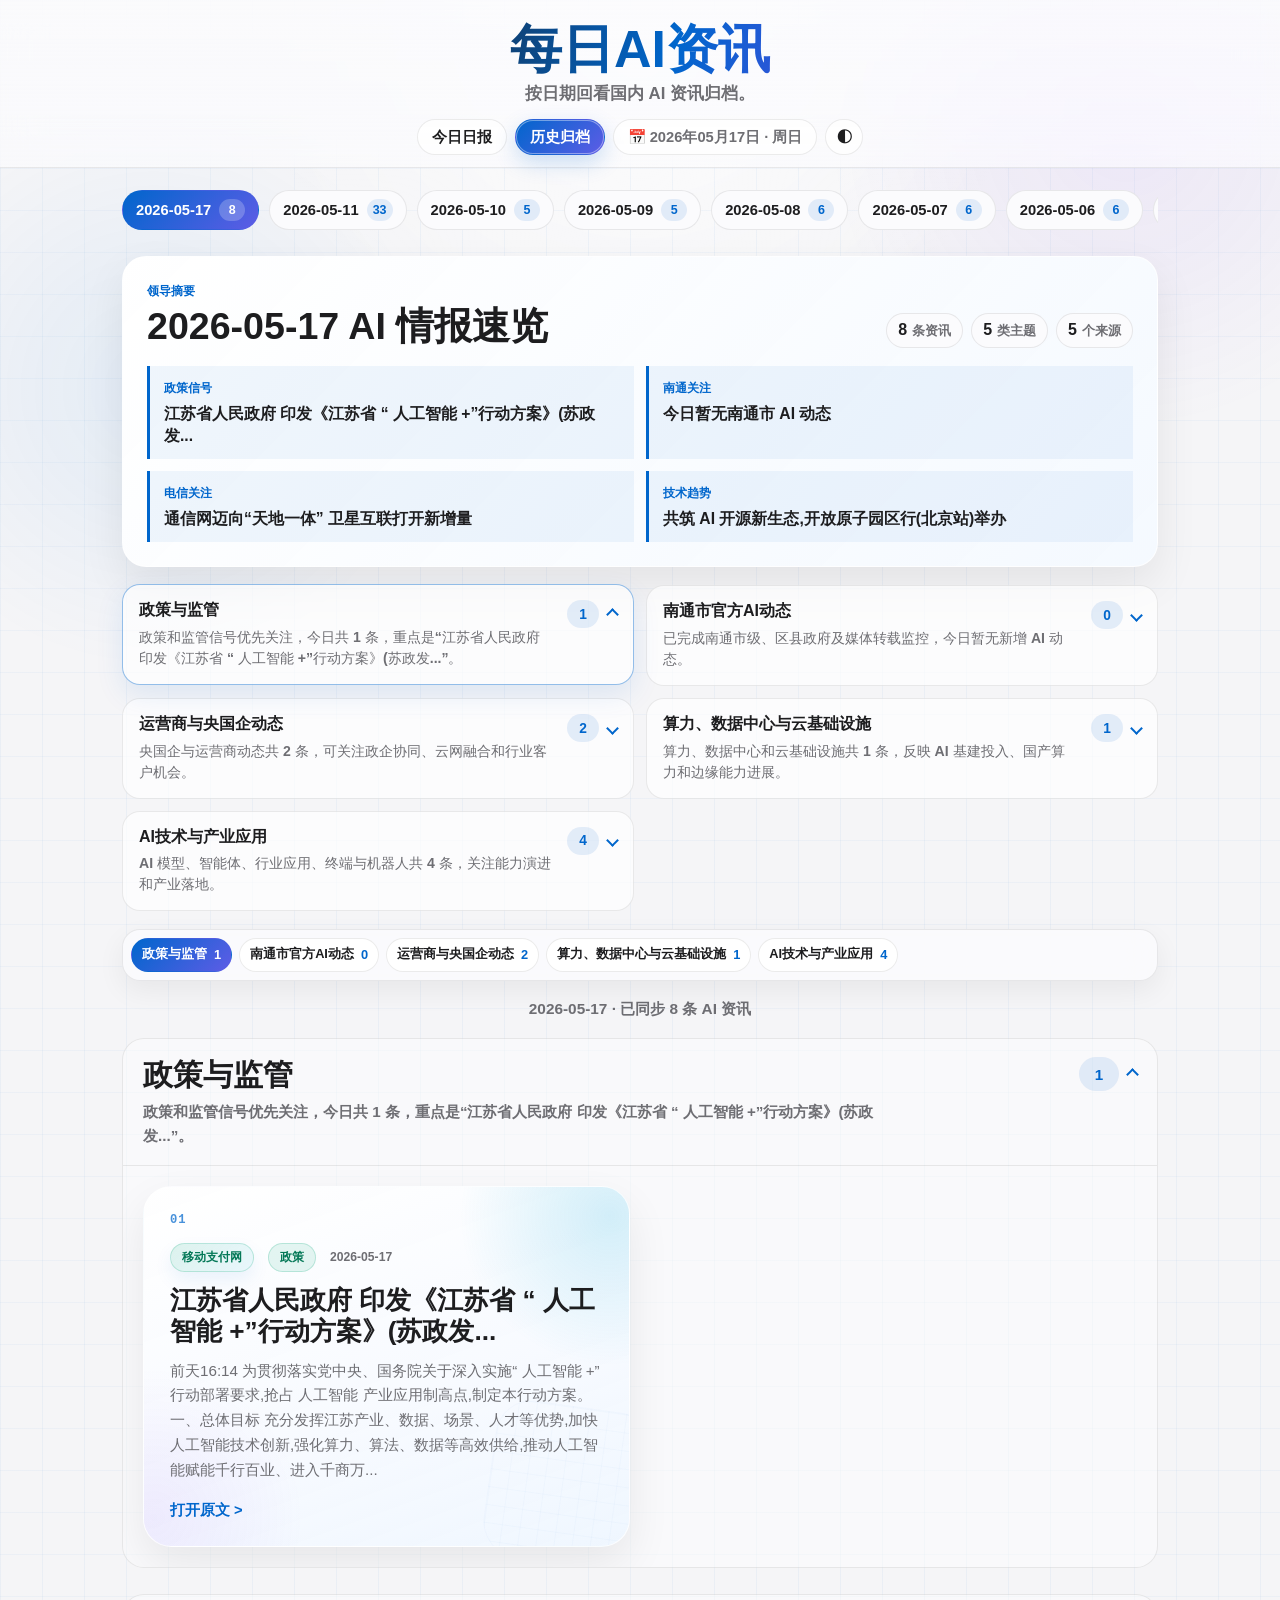
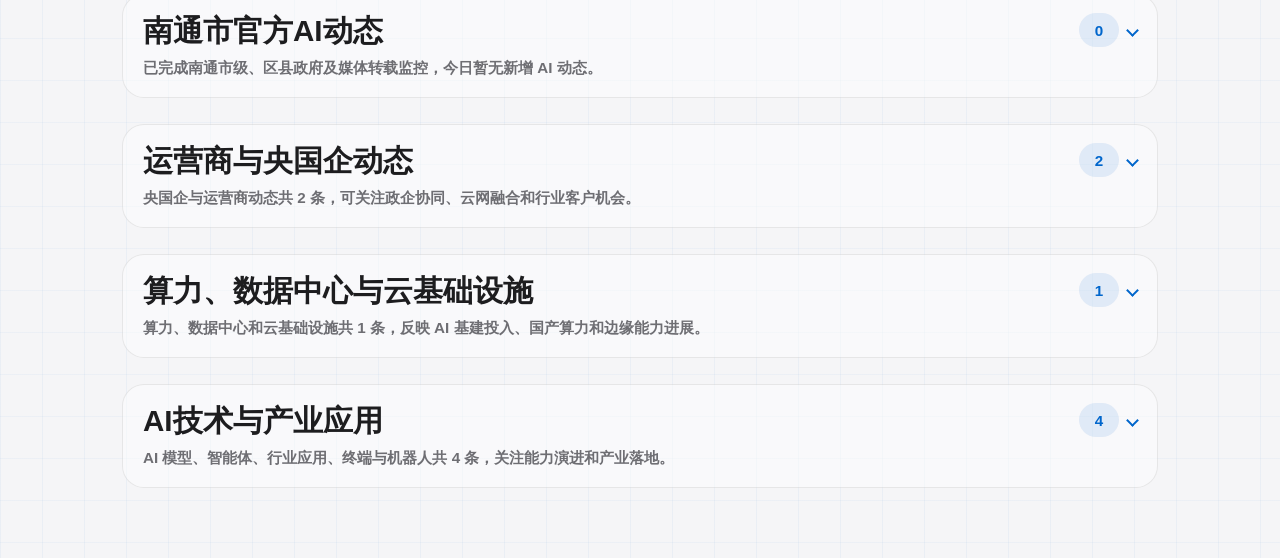
==== commit d17fc195: "Expand AI sources and improve brief navigation" ====
--- a/docs/ai-news-archive.html
+++ b/docs/ai-news-archive.html
@@ -4,7 +4,7 @@
   <meta charset="utf-8">
   <meta name="viewport" content="width=device-width, initial-scale=1">
   <title>历史归档 | 每日AI资讯</title>
-  <link rel="stylesheet" href="assets/css/ai-news.css">
+  <link rel="stylesheet" href="assets/css/ai-news.css?v=20260615">
 </head>
 <body data-page="archive">
   <header class="site-header">
@@ -26,12 +26,16 @@
     </section>
 
     <section class="leadership-panel" id="leadership-panel"></section>
+    <section class="source-health" id="source-health" aria-live="polite" hidden></section>
     <section class="category-overview" id="category-overview"></section>
+    <nav class="category-nav" aria-label="资讯分类">
+      <div class="category-nav-list" id="category-nav-list"></div>
+    </nav>
     <section class="brief-line" id="brief-line">请选择归档日期</section>
     <section class="news-board" id="news-board"></section>
     <section class="empty-state" id="empty-state" hidden>暂无匹配资讯</section>
   </main>
 
-  <script src="assets/js/ai-news.js" defer></script>
+  <script src="assets/js/ai-news.js?v=20260615" defer></script>
 </body>
 </html>
--- a/docs/assets/css/ai-news.css
+++ b/docs/assets/css/ai-news.css
@@ -40,8 +40,13 @@
   box-sizing: border-box;
 }
 
+[hidden] {
+  display: none !important;
+}
+
 html {
   background: var(--bg);
+  scroll-behavior: smooth;
 }
 
 body {
@@ -285,7 +290,7 @@
 
 .insight-list {
   display: grid;
-  grid-template-columns: repeat(3, minmax(0, 1fr));
+  grid-template-columns: repeat(2, minmax(0, 1fr));
   gap: 12px;
 }
 
@@ -322,6 +327,10 @@
 }
 
 .category-brief {
+  width: 100%;
+  cursor: pointer;
+  font: inherit;
+  text-align: left;
   display: flex;
   gap: 14px;
   align-items: flex-start;
@@ -330,7 +339,41 @@
   border: 1px solid var(--line);
   border-radius: 18px;
   background: rgba(255, 255, 255, 0.68);
+  color: inherit;
   padding: 15px 16px;
+  text-decoration: none;
+  transition: border-color 0.18s ease, box-shadow 0.18s ease, transform 0.18s ease;
+}
+
+.category-brief:hover,
+.category-brief:focus-visible,
+.category-brief.active {
+  border-color: rgba(0, 102, 204, 0.42);
+  box-shadow: 0 10px 28px rgba(0, 102, 204, 0.1);
+  outline: none;
+  transform: translateY(-1px);
+}
+
+.category-brief-side,
+.section-head-side {
+  display: inline-flex;
+  gap: 9px;
+  align-items: center;
+}
+
+.category-brief i,
+.category-section-head i {
+  width: 9px;
+  height: 9px;
+  border-right: 2px solid var(--blue);
+  border-bottom: 2px solid var(--blue);
+  transform: rotate(45deg);
+  transition: transform 0.18s ease;
+}
+
+.category-brief.active i,
+.category-section.expanded .category-section-head i {
+  transform: rotate(225deg);
 }
 
 :root[data-theme="dark"] .category-brief {
@@ -362,6 +405,97 @@
   background: rgba(0, 102, 204, 0.1);
   color: var(--blue);
   font-size: 0.86rem;
+}
+
+.source-health {
+  display: flex;
+  flex-wrap: wrap;
+  gap: 8px 14px;
+  align-items: center;
+  margin: 0 0 18px;
+  border: 1px solid rgba(0, 166, 118, 0.2);
+  border-radius: 16px;
+  background: rgba(0, 166, 118, 0.07);
+  color: var(--muted);
+  font-size: 0.86rem;
+  padding: 11px 14px;
+}
+
+.source-health strong {
+  color: var(--text);
+}
+
+.source-health--warning {
+  border-color: rgba(245, 158, 11, 0.3);
+  background: rgba(245, 158, 11, 0.08);
+}
+
+.health-dot {
+  width: 9px;
+  height: 9px;
+  border-radius: 50%;
+  background: var(--green);
+  box-shadow: 0 0 0 4px rgba(0, 166, 118, 0.12);
+}
+
+.source-health--warning .health-dot {
+  background: var(--orange);
+  box-shadow: 0 0 0 4px rgba(245, 158, 11, 0.12);
+}
+
+.category-nav {
+  position: sticky;
+  top: 150px;
+  z-index: 8;
+  margin: 0 0 18px;
+  overflow-x: auto;
+  border: 1px solid var(--line);
+  border-radius: 18px;
+  background: rgba(251, 251, 253, 0.88);
+  box-shadow: 0 10px 28px rgba(0, 0, 0, 0.06);
+  backdrop-filter: saturate(160%) blur(16px);
+  padding: 8px;
+  scrollbar-width: thin;
+}
+
+:root[data-theme="dark"] .category-nav {
+  background: rgba(7, 17, 27, 0.9);
+}
+
+.category-nav-list {
+  display: flex;
+  gap: 7px;
+  min-width: max-content;
+}
+
+.category-nav-chip {
+  display: inline-flex;
+  gap: 7px;
+  align-items: center;
+  min-height: 34px;
+  border: 1px solid var(--line);
+  border-radius: 999px;
+  background: var(--surface);
+  color: var(--text);
+  cursor: pointer;
+  font: inherit;
+  font-size: 0.8rem;
+  font-weight: 700;
+  padding: 6px 10px;
+}
+
+.category-nav-chip strong {
+  color: var(--blue);
+}
+
+.category-nav-chip.active {
+  border-color: transparent;
+  background: linear-gradient(135deg, var(--blue), #5e5ce6);
+  color: #fff;
+}
+
+.category-nav-chip.active strong {
+  color: #fff;
 }
 
 .archive-strip {
@@ -446,16 +580,35 @@
 
 .category-section {
   display: grid;
-  gap: 14px;
+  gap: 0;
+  scroll-margin-top: 180px;
+  border: 1px solid var(--line);
+  border-radius: 22px;
+  background: rgba(255, 255, 255, 0.45);
+  overflow: hidden;
+}
+
+.category-section:focus {
+  outline: none;
 }
 
 .category-section-head {
+  width: 100%;
   display: flex;
   gap: 16px;
   align-items: flex-start;
   justify-content: space-between;
+  border: 0;
+  background: transparent;
+  color: inherit;
+  cursor: pointer;
+  font: inherit;
+  padding: 18px 20px;
+  text-align: left;
+}
+
+.category-section.expanded .category-section-head {
   border-bottom: 1px solid var(--line);
-  padding-bottom: 12px;
 }
 
 .category-section-head h2 {
@@ -489,6 +642,17 @@
   display: grid;
   grid-template-columns: repeat(2, minmax(0, 1fr));
   gap: 20px;
+  padding: 20px;
+}
+
+.category-empty {
+  grid-column: 1 / -1;
+  border: 1px dashed var(--line);
+  border-radius: 18px;
+  background: var(--surface-soft);
+  color: var(--muted);
+  padding: 28px;
+  text-align: center;
 }
 
 .news-card {
@@ -615,6 +779,29 @@
   padding: 7px 11px;
 }
 
+.official-pill,
+.language-pill {
+  display: inline-flex;
+  align-items: center;
+  border-radius: 999px;
+  font-size: 0.72rem;
+  font-weight: 850;
+  line-height: 1;
+  padding: 6px 9px;
+}
+
+.official-pill {
+  border: 1px solid rgba(124, 58, 237, 0.22);
+  background: rgba(124, 58, 237, 0.1);
+  color: var(--violet);
+}
+
+.language-pill {
+  border: 1px solid rgba(245, 158, 11, 0.24);
+  background: rgba(245, 158, 11, 0.1);
+  color: #92400e;
+}
+
 :root[data-theme="dark"] .type-pill {
   border-color: rgba(77, 255, 186, 0.24);
   background: rgba(77, 255, 186, 0.08);
@@ -740,6 +927,14 @@
     position: static;
   }
 
+  .category-section {
+    scroll-margin-top: 18px;
+  }
+
+  .category-nav {
+    top: 8px;
+  }
+
   .site-header h1 {
     margin-top: 8px;
     font-size: clamp(1.65rem, 8vw, 2.55rem);
@@ -753,6 +948,14 @@
   .category-overview,
   .insight-list {
     grid-template-columns: 1fr;
+  }
+
+  .category-section-head {
+    padding: 16px;
+  }
+
+  .category-news-grid {
+    padding: 14px;
   }
 
   .leadership-head {
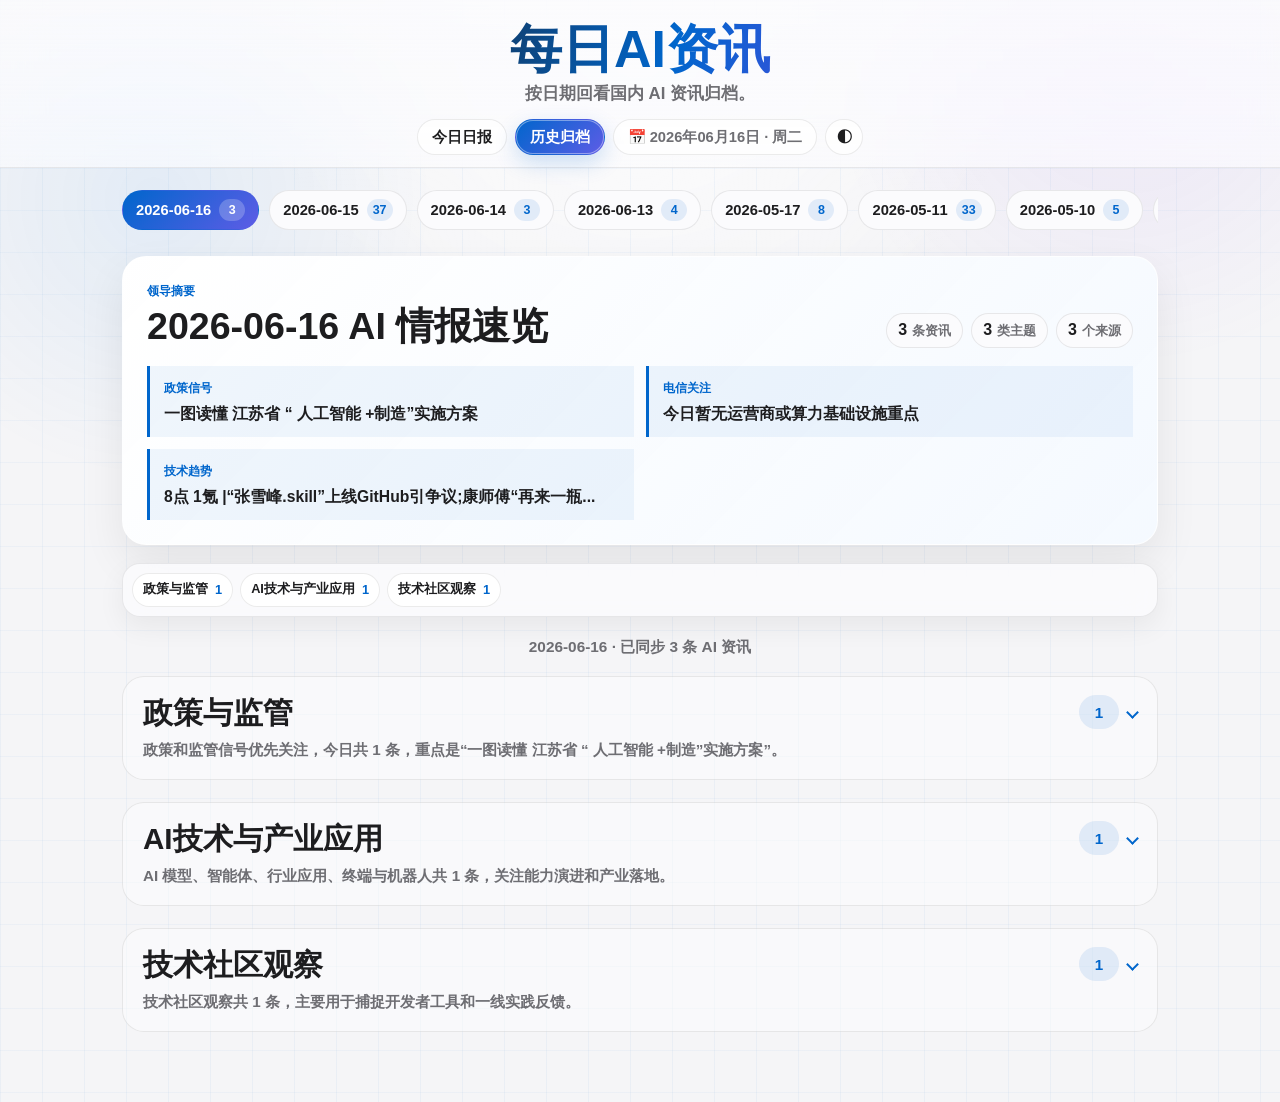
==== commit 3543f44d: "Schedule daily brief notification at 9am" ====
--- a/docs/ai-news-archive.html
+++ b/docs/ai-news-archive.html
@@ -4,7 +4,7 @@
   <meta charset="utf-8">
   <meta name="viewport" content="width=device-width, initial-scale=1">
   <title>历史归档 | 每日AI资讯</title>
-  <link rel="stylesheet" href="assets/css/ai-news.css?v=20260615">
+  <link rel="stylesheet" href="assets/css/ai-news.css?v=20260616">
 </head>
 <body data-page="archive">
   <header class="site-header">
@@ -26,8 +26,6 @@
     </section>
 
     <section class="leadership-panel" id="leadership-panel"></section>
-    <section class="source-health" id="source-health" aria-live="polite" hidden></section>
-    <section class="category-overview" id="category-overview"></section>
     <nav class="category-nav" aria-label="资讯分类">
       <div class="category-nav-list" id="category-nav-list"></div>
     </nav>
@@ -36,6 +34,6 @@
     <section class="empty-state" id="empty-state" hidden>暂无匹配资讯</section>
   </main>
 
-  <script src="assets/js/ai-news.js?v=20260615" defer></script>
+  <script src="assets/js/ai-news.js?v=20260616" defer></script>
 </body>
 </html>
--- a/docs/assets/css/ai-news.css
+++ b/docs/assets/css/ai-news.css
@@ -81,9 +81,7 @@
 }
 
 .site-header {
-  position: sticky;
-  top: 0;
-  z-index: 10;
+  position: static;
   border-bottom: 1px solid var(--line);
   background: linear-gradient(180deg, rgba(251, 251, 253, 0.86), rgba(251, 251, 253, 0.7));
   backdrop-filter: saturate(180%) blur(20px);
@@ -319,49 +317,12 @@
   line-height: 1.42;
 }
 
-.category-overview {
-  display: grid;
-  grid-template-columns: repeat(2, minmax(0, 1fr));
-  gap: 12px;
-  margin: 0 0 18px;
-}
-
-.category-brief {
-  width: 100%;
-  cursor: pointer;
-  font: inherit;
-  text-align: left;
-  display: flex;
-  gap: 14px;
-  align-items: flex-start;
-  justify-content: space-between;
-  min-width: 0;
-  border: 1px solid var(--line);
-  border-radius: 18px;
-  background: rgba(255, 255, 255, 0.68);
-  color: inherit;
-  padding: 15px 16px;
-  text-decoration: none;
-  transition: border-color 0.18s ease, box-shadow 0.18s ease, transform 0.18s ease;
-}
-
-.category-brief:hover,
-.category-brief:focus-visible,
-.category-brief.active {
-  border-color: rgba(0, 102, 204, 0.42);
-  box-shadow: 0 10px 28px rgba(0, 102, 204, 0.1);
-  outline: none;
-  transform: translateY(-1px);
-}
-
-.category-brief-side,
 .section-head-side {
   display: inline-flex;
   gap: 9px;
   align-items: center;
 }
 
-.category-brief i,
 .category-section-head i {
   width: 9px;
   height: 9px;
@@ -371,90 +332,22 @@
   transition: transform 0.18s ease;
 }
 
-.category-brief.active i,
 .category-section.expanded .category-section-head i {
   transform: rotate(225deg);
 }
 
-:root[data-theme="dark"] .category-brief {
-  border-color: rgba(87, 208, 255, 0.18);
-  background: rgba(12, 28, 43, 0.76);
-}
-
-.category-brief h3 {
-  margin: 0;
-  font-size: 1rem;
-  line-height: 1.28;
-}
-
-.category-brief p {
-  margin: 6px 0 0;
-  color: var(--muted);
-  font-size: 0.88rem;
-  font-weight: 560;
-  line-height: 1.5;
-}
-
-.category-brief strong {
-  display: inline-flex;
-  align-items: center;
-  justify-content: center;
-  min-width: 32px;
-  height: 28px;
-  border-radius: 999px;
-  background: rgba(0, 102, 204, 0.1);
-  color: var(--blue);
-  font-size: 0.86rem;
-}
-
-.source-health {
-  display: flex;
-  flex-wrap: wrap;
-  gap: 8px 14px;
-  align-items: center;
-  margin: 0 0 18px;
-  border: 1px solid rgba(0, 166, 118, 0.2);
-  border-radius: 16px;
-  background: rgba(0, 166, 118, 0.07);
-  color: var(--muted);
-  font-size: 0.86rem;
-  padding: 11px 14px;
-}
-
-.source-health strong {
-  color: var(--text);
-}
-
-.source-health--warning {
-  border-color: rgba(245, 158, 11, 0.3);
-  background: rgba(245, 158, 11, 0.08);
-}
-
-.health-dot {
-  width: 9px;
-  height: 9px;
-  border-radius: 50%;
-  background: var(--green);
-  box-shadow: 0 0 0 4px rgba(0, 166, 118, 0.12);
-}
-
-.source-health--warning .health-dot {
-  background: var(--orange);
-  box-shadow: 0 0 0 4px rgba(245, 158, 11, 0.12);
-}
-
 .category-nav {
   position: sticky;
-  top: 150px;
-  z-index: 8;
-  margin: 0 0 18px;
+  top: 0;
+  z-index: 10;
+  margin: 4px 0 20px;
   overflow-x: auto;
   border: 1px solid var(--line);
   border-radius: 18px;
   background: rgba(251, 251, 253, 0.88);
   box-shadow: 0 10px 28px rgba(0, 0, 0, 0.06);
   backdrop-filter: saturate(160%) blur(16px);
-  padding: 8px;
+  padding: 9px;
   scrollbar-width: thin;
 }
 
@@ -575,13 +468,13 @@
 
 .news-board {
   display: grid;
-  gap: 26px;
+  gap: 22px;
 }
 
 .category-section {
   display: grid;
   gap: 0;
-  scroll-margin-top: 180px;
+  scroll-margin-top: 66px;
   border: 1px solid var(--line);
   border-radius: 22px;
   background: rgba(255, 255, 255, 0.45);
@@ -923,16 +816,13 @@
 }
 
 @media (max-width: 820px) {
-  .site-header {
-    position: static;
-  }
-
   .category-section {
-    scroll-margin-top: 18px;
+    scroll-margin-top: 62px;
   }
 
   .category-nav {
-    top: 8px;
+    top: 0;
+    margin-bottom: 16px;
   }
 
   .site-header h1 {
@@ -945,7 +835,6 @@
   }
 
   .category-news-grid,
-  .category-overview,
   .insight-list {
     grid-template-columns: 1fr;
   }
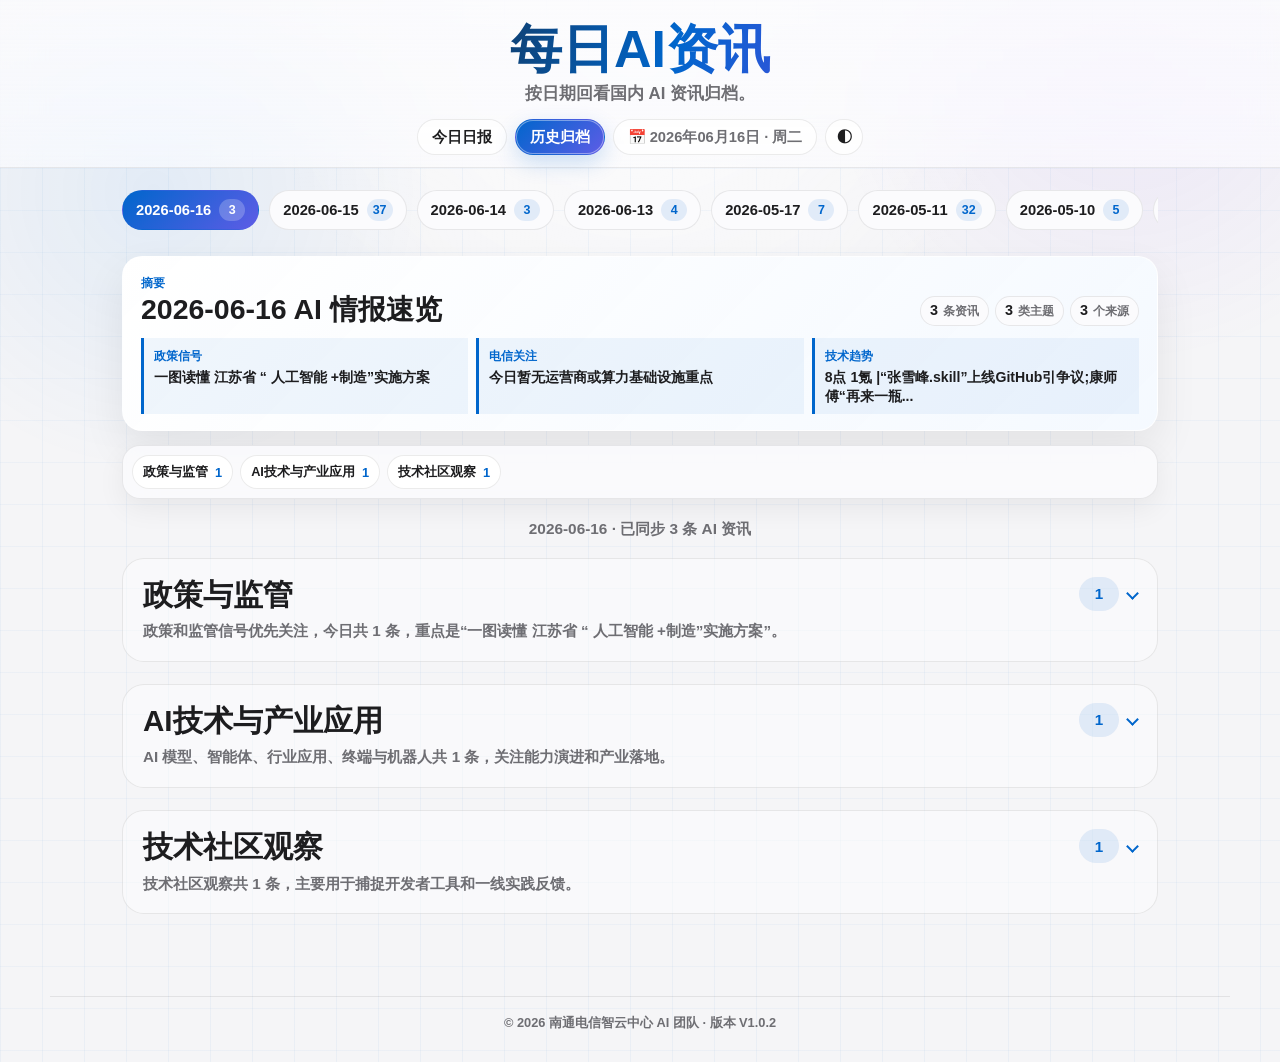
==== commit bc57f717: "Compact brief and filter vehicle news" ====
--- a/docs/ai-news-archive.html
+++ b/docs/ai-news-archive.html
@@ -4,7 +4,7 @@
   <meta charset="utf-8">
   <meta name="viewport" content="width=device-width, initial-scale=1">
   <title>历史归档 | 每日AI资讯</title>
-  <link rel="stylesheet" href="assets/css/ai-news.css?v=20260616">
+  <link rel="stylesheet" href="assets/css/ai-news.css?v=20260622">
 </head>
 <body data-page="archive">
   <header class="site-header">
@@ -34,6 +34,10 @@
     <section class="empty-state" id="empty-state" hidden>暂无匹配资讯</section>
   </main>
 
-  <script src="assets/js/ai-news.js?v=20260616" defer></script>
+  <footer class="site-footer">
+    <span>© 2026 南通电信智云中心 AI 团队 · 版本 V1.0.2</span>
+  </footer>
+
+  <script src="assets/js/ai-news.js?v=20260622" defer></script>
 </body>
 </html>
--- a/docs/assets/css/ai-news.css
+++ b/docs/assets/css/ai-news.css
@@ -216,15 +216,15 @@
 
 .leadership-panel {
   display: grid;
-  gap: 18px;
-  margin: 0 0 18px;
+  gap: 12px;
+  margin: 0 0 14px;
   border: 1px solid rgba(255, 255, 255, 0.82);
-  border-radius: 24px;
+  border-radius: 20px;
   background:
     linear-gradient(135deg, rgba(255, 255, 255, 0.98), rgba(244, 249, 255, 0.94)),
     var(--surface);
   box-shadow: var(--shadow);
-  padding: 24px;
+  padding: 16px 18px;
 }
 
 :root[data-theme="dark"] .leadership-panel {
@@ -237,7 +237,7 @@
 
 .leadership-head {
   display: flex;
-  gap: 18px;
+  gap: 14px;
   align-items: flex-end;
   justify-content: space-between;
 }
@@ -245,20 +245,20 @@
 .eyebrow {
   display: inline-flex;
   color: var(--blue);
-  font-size: 0.78rem;
+  font-size: 0.72rem;
   font-weight: 850;
 }
 
 .leadership-head h2 {
-  margin: 6px 0 0;
-  font-size: clamp(1.45rem, 3.2vw, 2.35rem);
+  margin: 3px 0 0;
+  font-size: clamp(1.16rem, 2.4vw, 1.78rem);
   line-height: 1.1;
 }
 
 .metric-row {
   display: flex;
   flex-wrap: wrap;
-  gap: 8px;
+  gap: 6px;
   justify-content: flex-end;
 }
 
@@ -266,19 +266,19 @@
   display: inline-flex;
   gap: 5px;
   align-items: baseline;
-  min-height: 32px;
+  min-height: 26px;
   border: 1px solid var(--line);
   border-radius: 999px;
   background: var(--surface-soft);
   color: var(--muted);
-  font-size: 0.82rem;
+  font-size: 0.76rem;
   font-weight: 700;
-  padding: 7px 11px;
+  padding: 5px 9px;
 }
 
 .metric-row strong {
   color: var(--text);
-  font-size: 1rem;
+  font-size: 0.9rem;
 }
 
 :root[data-theme="dark"] .metric-row span {
@@ -288,15 +288,15 @@
 
 .insight-list {
   display: grid;
-  grid-template-columns: repeat(2, minmax(0, 1fr));
-  gap: 12px;
+  grid-template-columns: repeat(auto-fit, minmax(190px, 1fr));
+  gap: 8px;
 }
 
 .insight-item {
   min-width: 0;
   border-left: 3px solid var(--blue);
   background: rgba(0, 102, 204, 0.06);
-  padding: 12px 14px;
+  padding: 8px 10px;
 }
 
 :root[data-theme="dark"] .insight-item {
@@ -305,16 +305,35 @@
 
 .insight-item span {
   color: var(--blue);
-  font-size: 0.78rem;
+  font-size: 0.72rem;
   font-weight: 850;
 }
 
 .insight-item p {
-  margin: 6px 0 0;
+  margin: 4px 0 0;
   color: var(--text);
-  font-size: 0.98rem;
+  font-size: 0.88rem;
   font-weight: 650;
-  line-height: 1.42;
+  line-height: 1.36;
+}
+
+.site-footer {
+  max-width: 1180px;
+  margin: 12px auto 0;
+  border-top: 1px solid var(--line);
+  color: var(--muted);
+  font-size: 0.8rem;
+  font-weight: 650;
+  padding: 18px 28px 30px;
+  text-align: center;
+}
+
+.site-footer span {
+  display: inline-flex;
+  gap: 8px;
+  align-items: center;
+  justify-content: center;
+  flex-wrap: wrap;
 }
 
 .section-head-side {
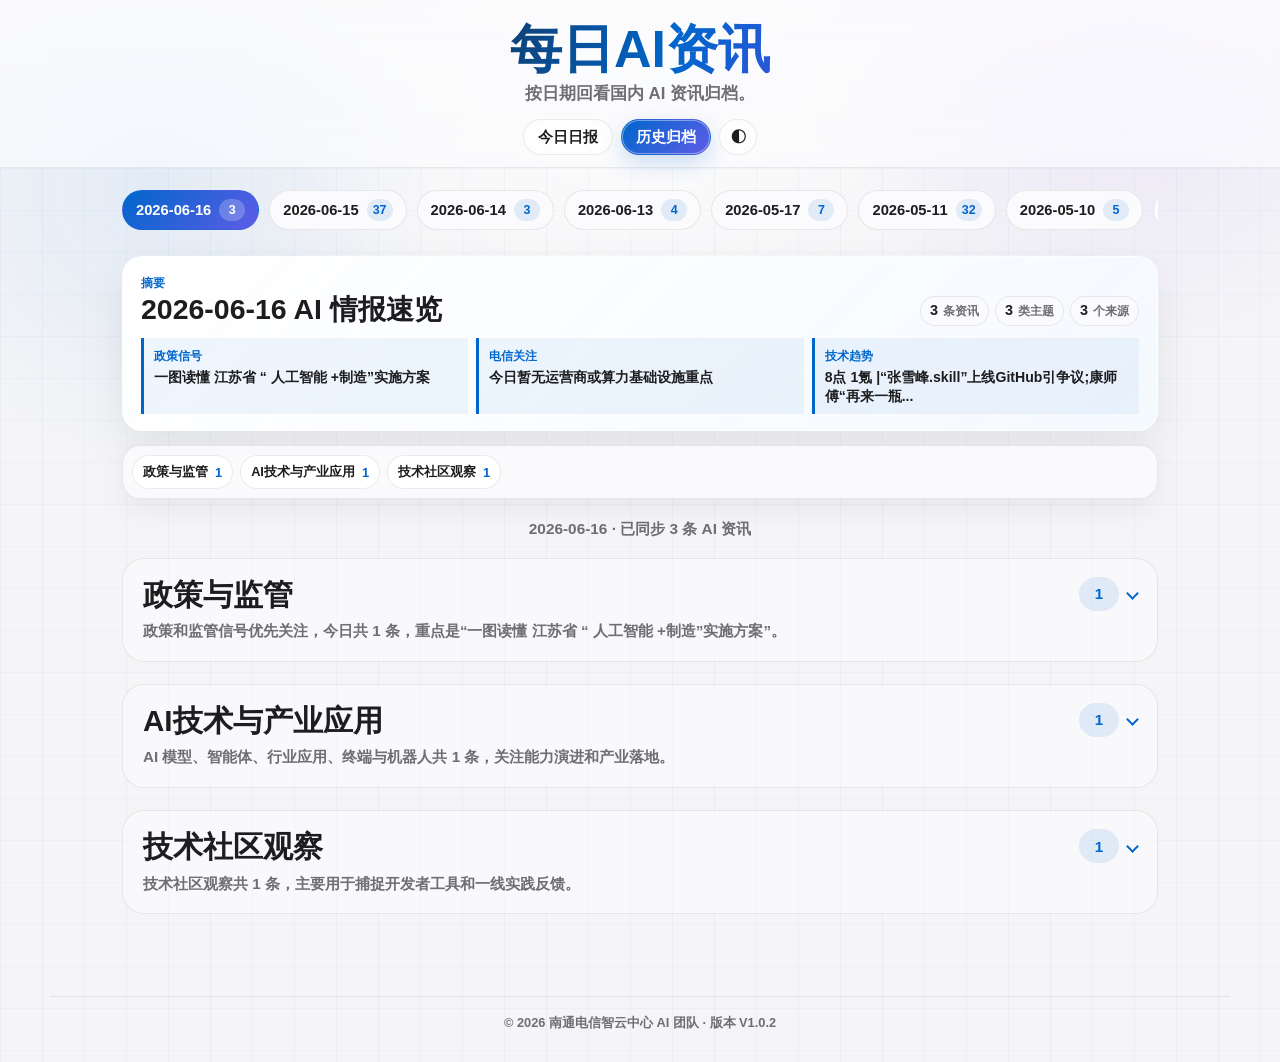
==== commit 74bb59cd: "Remove header date from news pages" ====
--- a/docs/ai-news-archive.html
+++ b/docs/ai-news-archive.html
@@ -14,7 +14,6 @@
       <nav class="main-menu" aria-label="页面菜单">
         <a class="menu-item" href="ai-news.html">今日日报</a>
         <a class="menu-item active" href="ai-news-archive.html">历史归档</a>
-        <span class="menu-date" id="active-date">📅 加载中</span>
         <button class="theme-toggle" id="theme-toggle" type="button" aria-label="切换深浅色" title="切换深浅色">◐</button>
       </nav>
     </div>
